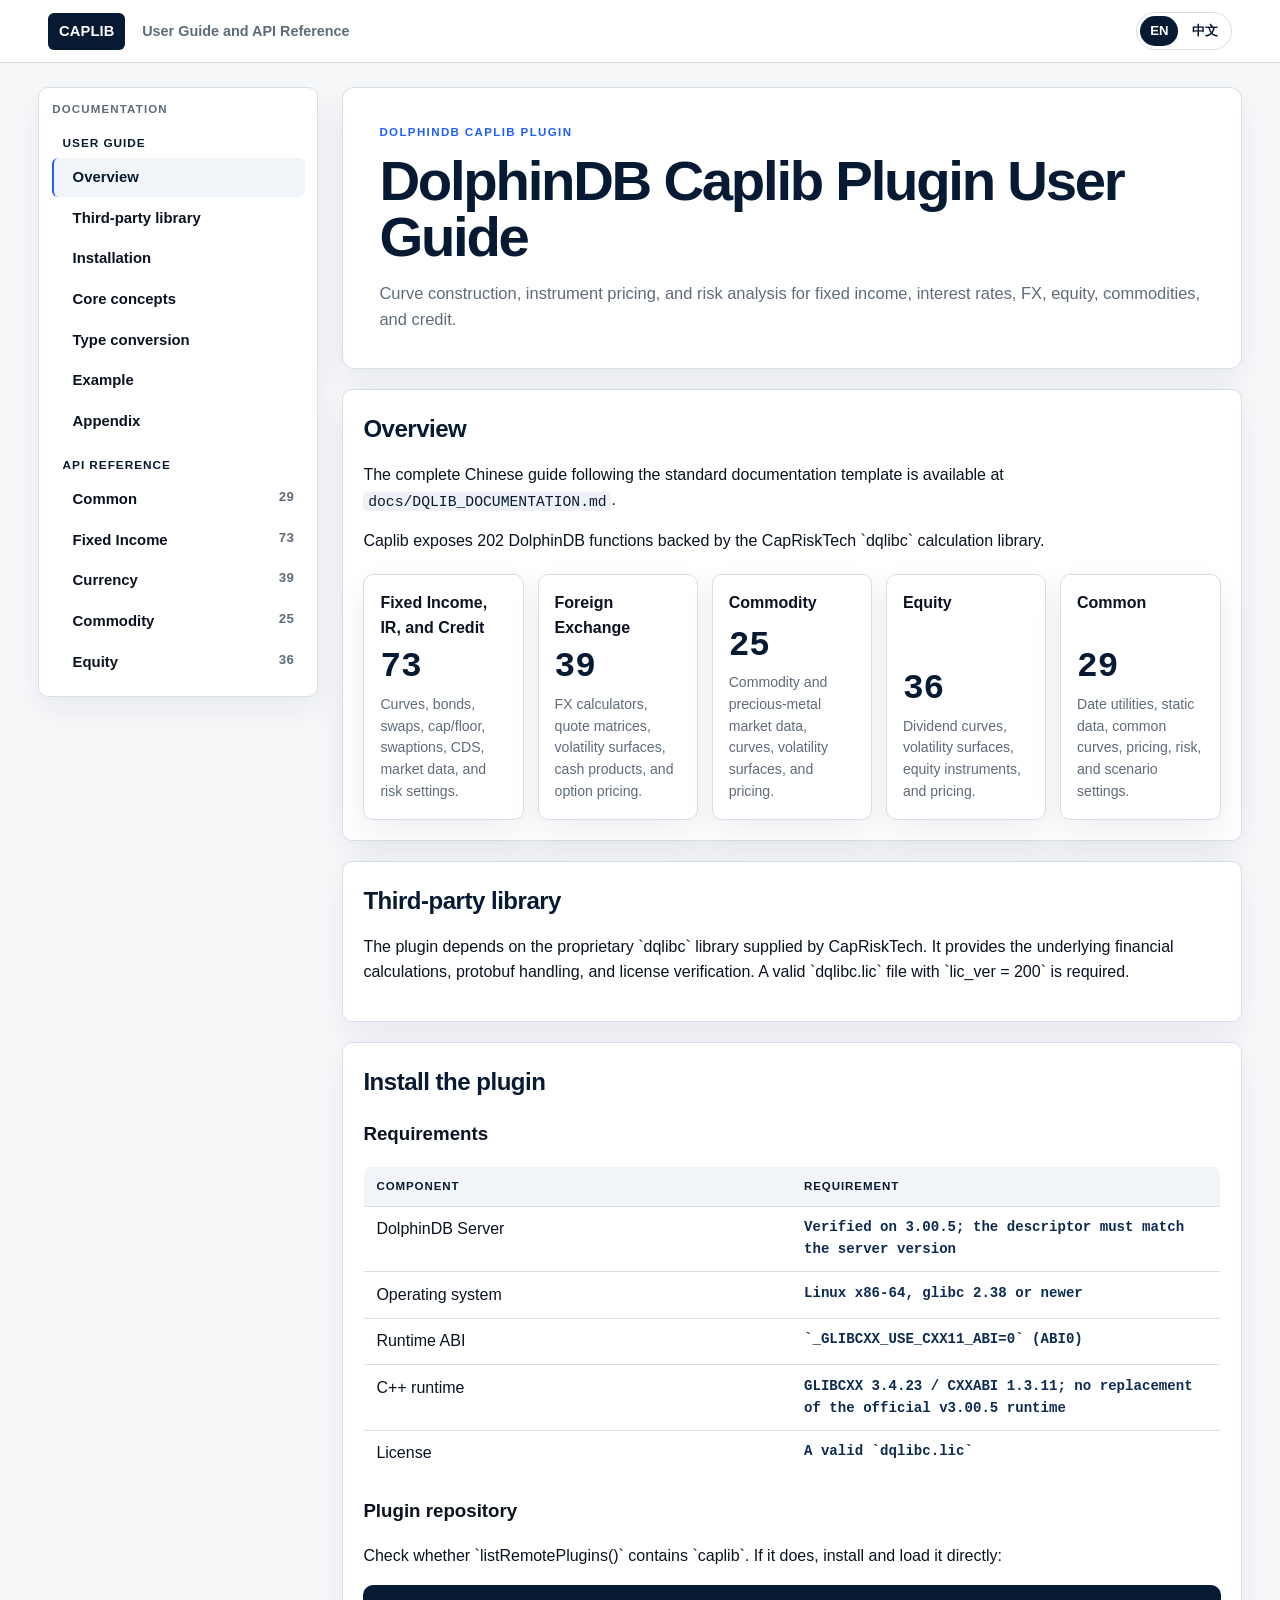
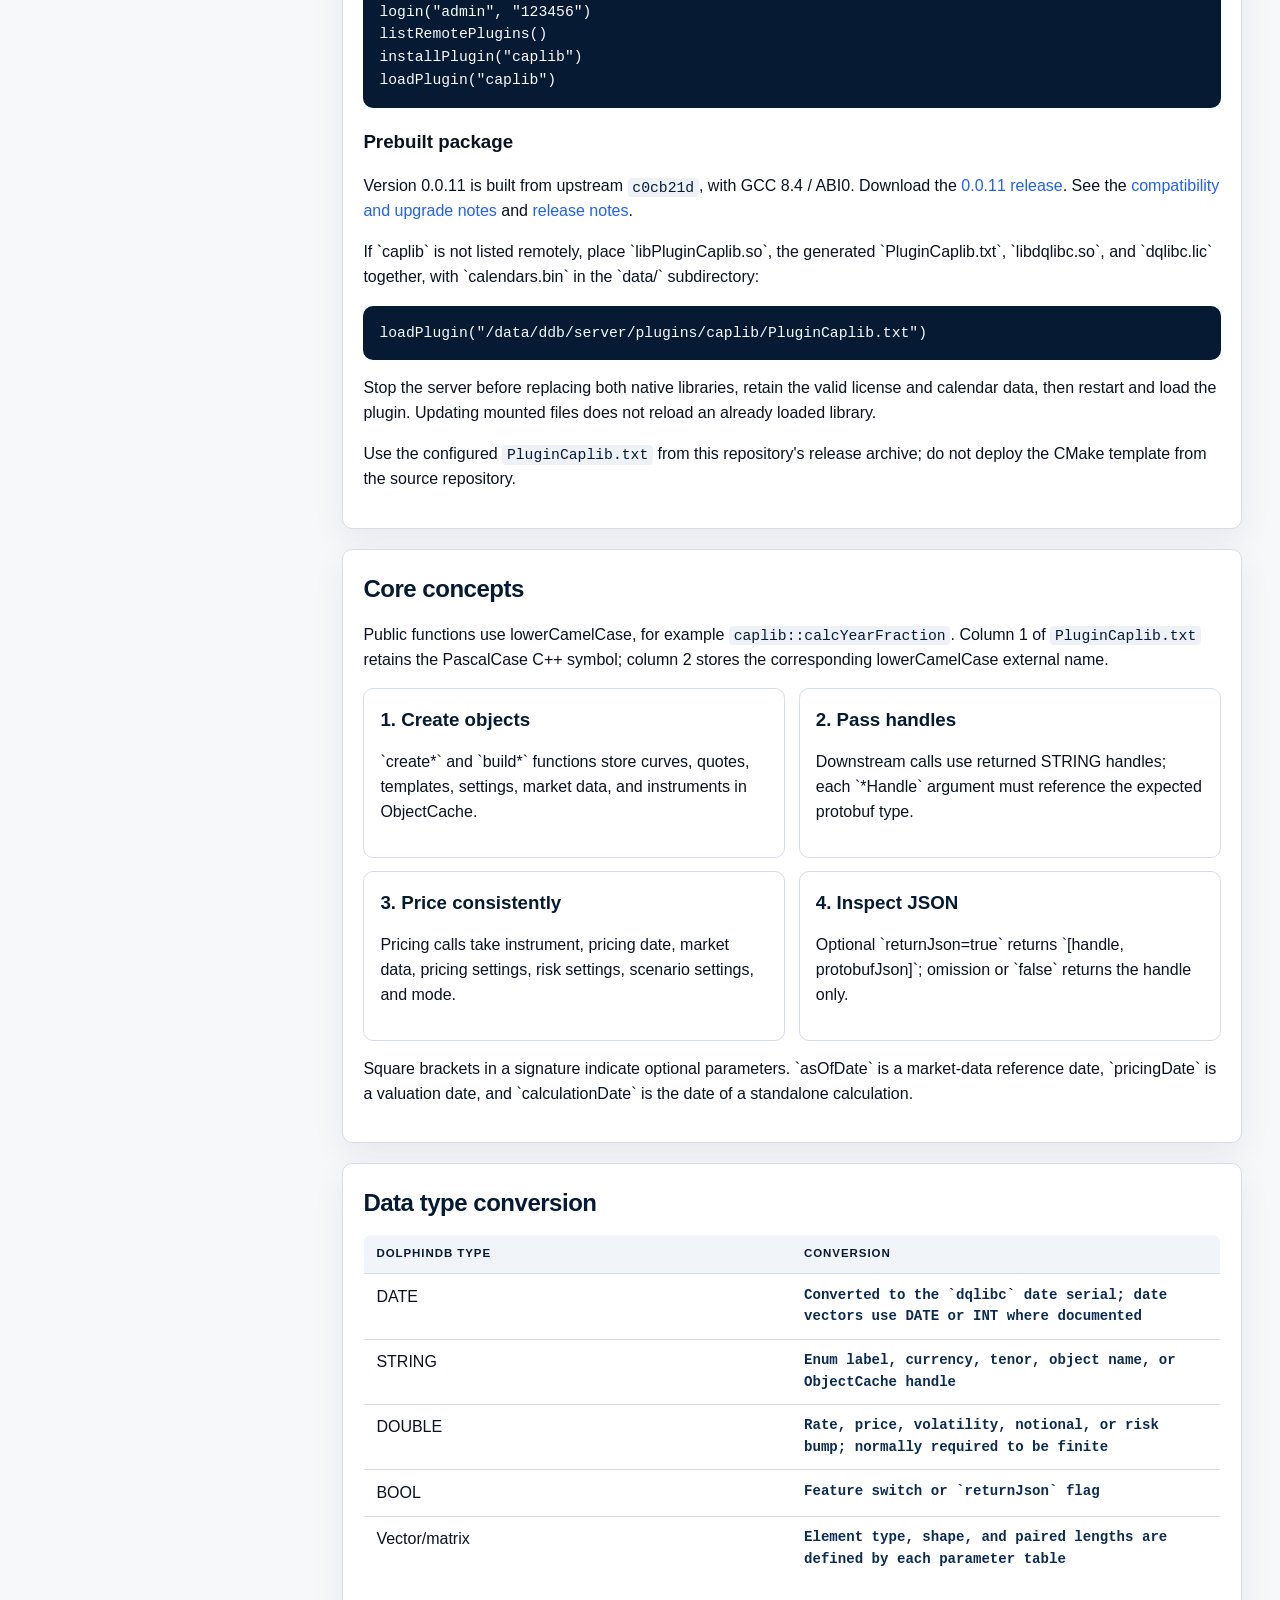
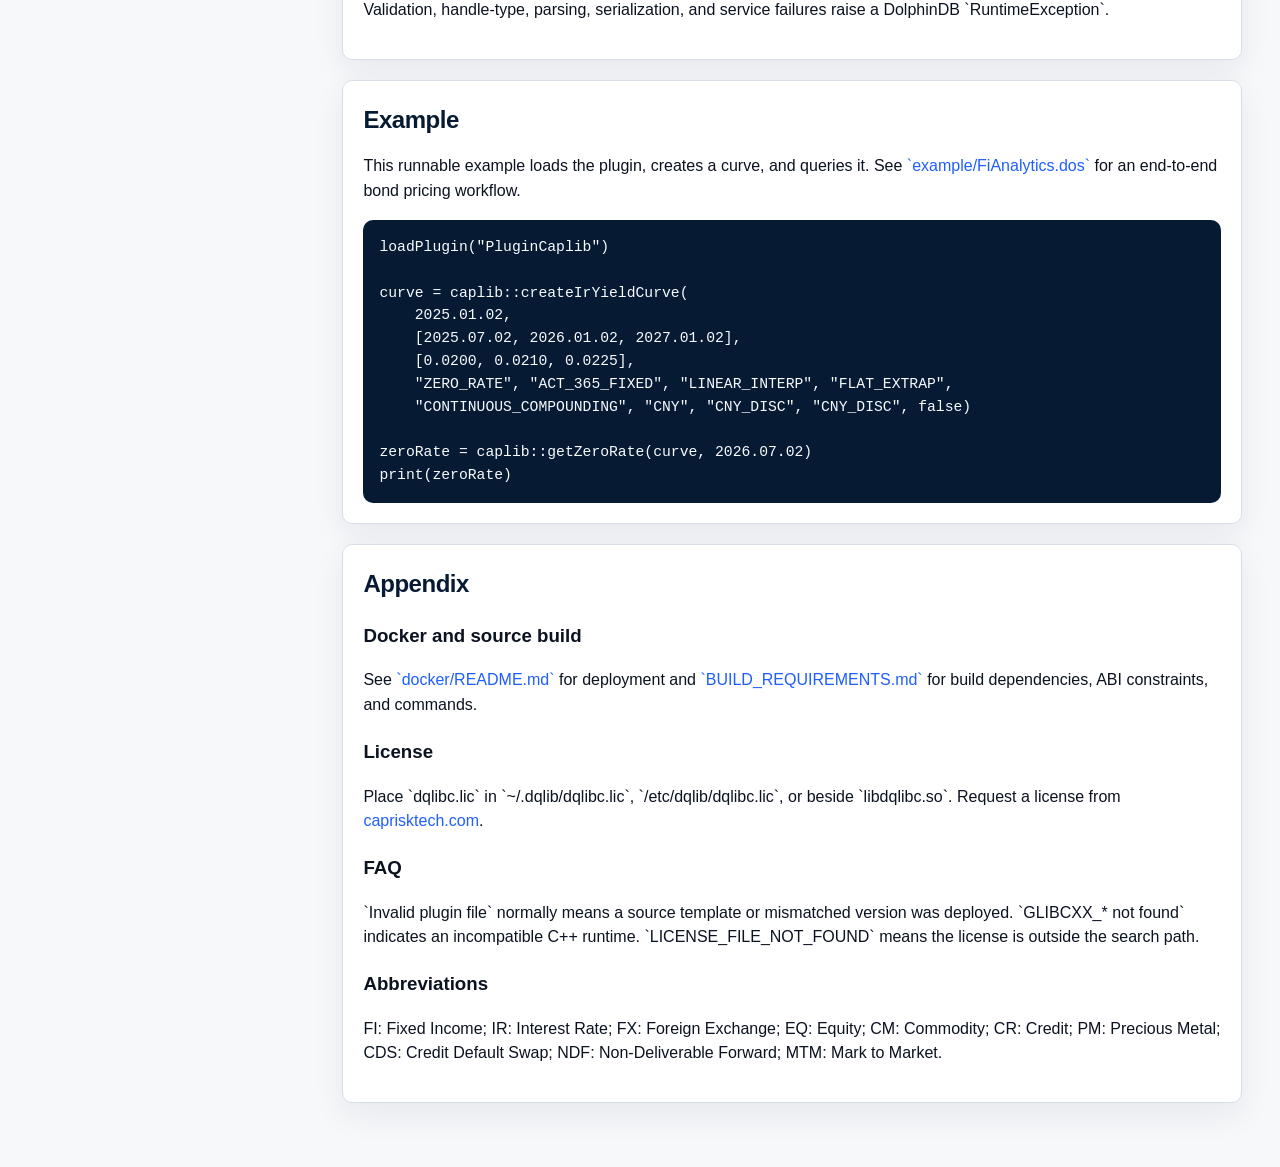
==== docs/html/index.html @ d6abfce9 "release: publish Caplib DolphinDB 0.0.11" ====
<!doctype html>
<html lang="en">
<head>
  <meta charset="utf-8">
  <meta name="viewport" content="width=device-width, initial-scale=1">
  <title>DolphinDB Caplib Plugin User Guide</title>
  <link rel="stylesheet" href="styles.css">
  <link rel="alternate" hreflang="zh-CN" href="zh/index.html">
</head>
<body>
  <nav class="top-nav"><a class="brand" href="index.html">CAPLIB</a><span class="top-label">User Guide and API Reference</span><span class="lang-switch"><span class="lang-active">EN</span><a href="zh/index.html">中文</a></span></nav>
  <div class="shell">
    <aside class="side-nav">
      <div class="side-title">Documentation</div>
      <div class="nav-group"><div class="nav-heading">User Guide</div>
        <a class="nav-child active" href="#overview">Overview</a>
        <a class="nav-child" href="#third-party">Third-party library</a>
        <a class="nav-child" href="#install">Installation</a>
        <a class="nav-child" href="#concepts">Core concepts</a>
        <a class="nav-child" href="#data-conversion">Type conversion</a>
        <a class="nav-child" href="#example">Example</a>
        <a class="nav-child" href="#appendix">Appendix</a>
      </div>
      <div class="nav-group"><div class="nav-heading">API Reference</div>
        <a class="nav-child" href="shared.html#api-reference">Common <span>29</span></a>
        <a class="nav-child" href="fixed-income.html#api-reference">Fixed Income <span>73</span></a>
        <a class="nav-child" href="currency.html#api-reference">Currency <span>39</span></a>
        <a class="nav-child" href="commodity.html#api-reference">Commodity <span>25</span></a>
        <a class="nav-child" href="equity.html#api-reference">Equity <span>36</span></a>
      </div>
    </aside>
    <main class="content">
      <a id="user-guide"></a>
      <header id="overview" class="page-header">
        <p class="kicker">DolphinDB Caplib plugin</p>
        <h1>DolphinDB Caplib Plugin User Guide</h1>
        <p class="lede">Curve construction, instrument pricing, and risk analysis for fixed income, interest rates, FX, equity, commodities, and credit.</p>
      </header>

      <section class="panel">
        <h2>Overview</h2>
        <p>The complete Chinese guide following the standard documentation template is available at <a href="../DQLIB_DOCUMENTATION.md"><code>docs/DQLIB_DOCUMENTATION.md</code></a>.</p>
        <p>Caplib exposes 202 DolphinDB functions backed by the CapRiskTech `dqlibc` calculation library.</p>
        <div class="domain-grid">
          <a class="domain-tile" href="fixed-income.html"><span>Fixed Income, IR, and Credit</span><strong>73</strong><em>Curves, bonds, swaps, cap/floor, swaptions, CDS, market data, and risk settings.</em></a>
          <a class="domain-tile" href="currency.html"><span>Foreign Exchange</span><strong>39</strong><em>FX calculators, quote matrices, volatility surfaces, cash products, and option pricing.</em></a>
          <a class="domain-tile" href="commodity.html"><span>Commodity</span><strong>25</strong><em>Commodity and precious-metal market data, curves, volatility surfaces, and pricing.</em></a>
          <a class="domain-tile" href="equity.html"><span>Equity</span><strong>36</strong><em>Dividend curves, volatility surfaces, equity instruments, and pricing.</em></a>
          <a class="domain-tile" href="shared.html"><span>Common</span><strong>29</strong><em>Date utilities, static data, common curves, pricing, risk, and scenario settings.</em></a>
        </div>
      </section>

      <section id="third-party" class="panel">
        <h2>Third-party library</h2>
        <p>The plugin depends on the proprietary `dqlibc` library supplied by CapRiskTech. It provides the underlying financial calculations, protobuf handling, and license verification. A valid `dqlibc.lic` file with `lic_ver = 200` is required.</p>
      </section>

      <section id="install" class="panel">
        <h2>Install the plugin</h2>
        <h3>Requirements</h3>
        <table class="param-table"><thead><tr><th>Component</th><th>Requirement</th></tr></thead><tbody>
          <tr><td>DolphinDB Server</td><td>Verified on 3.00.5; the descriptor must match the server version</td></tr>
          <tr><td>Operating system</td><td>Linux x86-64, glibc 2.38 or newer</td></tr>
          <tr><td>Runtime ABI</td><td>`_GLIBCXX_USE_CXX11_ABI=0` (ABI0)</td></tr>
          <tr><td>C++ runtime</td><td>GLIBCXX 3.4.23 / CXXABI 1.3.11; no replacement of the official v3.00.5 runtime</td></tr>
          <tr><td>License</td><td>A valid `dqlibc.lic`</td></tr>
        </tbody></table>
        <h3>Plugin repository</h3>
        <p>Check whether `listRemotePlugins()` contains `caplib`. If it does, install and load it directly:</p>
        <pre><code>login("admin", "123456")
listRemotePlugins()
installPlugin("caplib")
loadPlugin("caplib")</code></pre>
        <h3>Prebuilt package</h3>
        <p>Version 0.0.11 is built from upstream <code>c0cb21d</code>, with GCC 8.4 / ABI0. Download the <a href="https://github.com/CapRiskTech/caplib-plugin-dolphindb/releases/tag/0.0.11">0.0.11 release</a>. See the <a href="../GCC8_OFFICIAL_IMAGE.md">compatibility and upgrade notes</a> and <a href="../../releases/0.0.11.md">release notes</a>.</p>
        <p>If `caplib` is not listed remotely, place `libPluginCaplib.so`, the generated `PluginCaplib.txt`, `libdqlibc.so`, and `dqlibc.lic` together, with `calendars.bin` in the `data/` subdirectory:</p>
        <pre><code>loadPlugin("/data/ddb/server/plugins/caplib/PluginCaplib.txt")</code></pre>
        <p>Stop the server before replacing both native libraries, retain the valid license and calendar data, then restart and load the plugin. Updating mounted files does not reload an already loaded library.</p>
        <p>Use the configured <code>PluginCaplib.txt</code> from this repository's release archive; do not deploy the CMake template from the source repository.</p>
      </section>

      <section id="concepts" class="panel">
        <h2>Core concepts</h2>
        <p>Public functions use lowerCamelCase, for example <code>caplib::calcYearFraction</code>. Column 1 of <code>PluginCaplib.txt</code> retains the PascalCase C++ symbol; column 2 stores the corresponding lowerCamelCase external name.</p>
        <div class="workflow-grid">
          <article class="workflow-card"><h3>1. Create objects</h3><p>`create*` and `build*` functions store curves, quotes, templates, settings, market data, and instruments in ObjectCache.</p></article>
          <article class="workflow-card"><h3>2. Pass handles</h3><p>Downstream calls use returned STRING handles; each `*Handle` argument must reference the expected protobuf type.</p></article>
          <article class="workflow-card"><h3>3. Price consistently</h3><p>Pricing calls take instrument, pricing date, market data, pricing settings, risk settings, scenario settings, and mode.</p></article>
          <article class="workflow-card"><h3>4. Inspect JSON</h3><p>Optional `returnJson=true` returns `[handle, protobufJson]`; omission or `false` returns the handle only.</p></article>
        </div>
        <p>Square brackets in a signature indicate optional parameters. `asOfDate` is a market-data reference date, `pricingDate` is a valuation date, and `calculationDate` is the date of a standalone calculation.</p>
      </section>

      <section id="data-conversion" class="panel">
        <h2>Data type conversion</h2>
        <table class="param-table"><thead><tr><th>DolphinDB type</th><th>Conversion</th></tr></thead><tbody>
          <tr><td>DATE</td><td>Converted to the `dqlibc` date serial; date vectors use DATE or INT where documented</td></tr>
          <tr><td>STRING</td><td>Enum label, currency, tenor, object name, or ObjectCache handle</td></tr>
          <tr><td>DOUBLE</td><td>Rate, price, volatility, notional, or risk bump; normally required to be finite</td></tr>
          <tr><td>BOOL</td><td>Feature switch or `returnJson` flag</td></tr>
          <tr><td>Vector/matrix</td><td>Element type, shape, and paired lengths are defined by each parameter table</td></tr>
        </tbody></table>
        <p>Validation, handle-type, parsing, serialization, and service failures raise a DolphinDB `RuntimeException`.</p>
      </section>

      <section id="example" class="panel example">
        <h2>Example</h2>
        <p>This runnable example loads the plugin, creates a curve, and queries it. See <a href="../../example/FiAnalytics.dos">`example/FiAnalytics.dos`</a> for an end-to-end bond pricing workflow.</p>
        <pre><code>loadPlugin("PluginCaplib")

curve = caplib::createIrYieldCurve(
    2025.01.02,
    [2025.07.02, 2026.01.02, 2027.01.02],
    [0.0200, 0.0210, 0.0225],
    "ZERO_RATE", "ACT_365_FIXED", "LINEAR_INTERP", "FLAT_EXTRAP",
    "CONTINUOUS_COMPOUNDING", "CNY", "CNY_DISC", "CNY_DISC", false)

zeroRate = caplib::getZeroRate(curve, 2026.07.02)
print(zeroRate)</code></pre>
      </section>

      <section id="appendix" class="panel">
        <h2>Appendix</h2>
        <h3>Docker and source build</h3>
        <p>See <a href="../../docker/README.md">`docker/README.md`</a> for deployment and <a href="../../BUILD_REQUIREMENTS.md">`BUILD_REQUIREMENTS.md`</a> for build dependencies, ABI constraints, and commands.</p>
        <h3>License</h3>
        <p>Place `dqlibc.lic` in `~/.dqlib/dqlibc.lic`, `/etc/dqlib/dqlibc.lic`, or beside `libdqlibc.so`. Request a license from <a href="https://caprisktech.com">caprisktech.com</a>.</p>
        <h3>FAQ</h3>
        <p>`Invalid plugin file` normally means a source template or mismatched version was deployed. `GLIBCXX_* not found` indicates an incompatible C++ runtime. `LICENSE_FILE_NOT_FOUND` means the license is outside the search path.</p>
        <h3>Abbreviations</h3>
        <p>FI: Fixed Income; IR: Interest Rate; FX: Foreign Exchange; EQ: Equity; CM: Commodity; CR: Credit; PM: Precious Metal; CDS: Credit Default Swap; NDF: Non-Deliverable Forward; MTM: Mark to Market.</p>
      </section>
    </main>
  </div>
</body>
</html>
---- docs/html/styles.css ----
:root {
  --bg: #f7f8fa;
  --surface: #ffffff;
  --surface-soft: #f1f4f8;
  --ink: #0b1220;
  --muted: #5f6b7a;
  --line: #d8dee8;
  --navy: #071a33;
  --navy-2: #0d2b52;
  --blue: #1f5eff;
  --code-bg: #eef2f7;
  --shadow: 0 12px 32px rgba(7, 26, 51, 0.07);
}

* { box-sizing: border-box; }

html { scroll-behavior: smooth; }

body {
  margin: 0;
  color: var(--ink);
  background: var(--bg);
  font-family: "Aptos", "Segoe UI", "Helvetica Neue", sans-serif;
  line-height: 1.55;
}

a { color: var(--blue); text-decoration: none; }
a:hover { text-decoration: underline; }

code {
  padding: 0.1rem 0.3rem;
  border-radius: 0.25rem;
  background: var(--code-bg);
  color: var(--navy);
  font-family: "Cascadia Mono", "SFMono-Regular", Consolas, "Liberation Mono", monospace;
  font-size: 0.92em;
}

pre { margin: 0; overflow-x: auto; }

pre code {
  display: block;
  padding: 1rem;
  border-radius: 10px;
  background: var(--navy);
  color: #f8fbff;
}

.top-nav {
  position: sticky;
  top: 0;
  z-index: 20;
  display: flex;
  align-items: center;
  gap: 0.25rem;
  flex-wrap: wrap;
  padding: 0.75rem clamp(1rem, 4vw, 3rem);
  border-bottom: 1px solid var(--line);
  background: rgba(255, 255, 255, 0.96);
  backdrop-filter: blur(12px);
}

.top-label {
  color: var(--muted);
  font-size: 0.9rem;
  font-weight: 700;
}

.lang-switch {
  display: inline-flex;
  gap: 0.25rem;
  align-items: center;
  margin-left: auto;
  padding: 0.18rem;
  border: 1px solid var(--line);
  border-radius: 999px;
  background: var(--surface);
}

.top-nav .lang-switch a,
.top-nav .lang-switch .lang-active {
  padding: 0.32rem 0.62rem;
  border-radius: 999px;
  font-size: 0.82rem;
  font-weight: 800;
}

.top-nav .lang-switch .lang-active {
  background: var(--navy);
  color: #fff;
}

.top-nav a {
  padding: 0.45rem 0.68rem;
  border-radius: 6px;
  color: var(--navy);
  font-size: 0.92rem;
  font-weight: 700;
}

.top-nav a.active,
.top-nav a:hover {
  background: var(--surface-soft);
  color: var(--navy);
  text-decoration: none;
}

.top-nav .brand {
  margin-right: 0.8rem;
  background: var(--navy);
  color: #fff;
  letter-spacing: 0.01em;
}

.shell {
  display: grid;
  grid-template-columns: 280px minmax(0, 1fr);
  gap: 1.5rem;
  max-width: 1480px;
  margin: 0 auto;
  padding: 1.5rem clamp(1rem, 3vw, 2.5rem) 4rem;
}

.side-nav {
  position: sticky;
  top: 5rem;
  align-self: start;
  padding: 0.8rem;
  border: 1px solid var(--line);
  border-radius: 10px;
  background: var(--surface);
  box-shadow: var(--shadow);
}

.side-title {
  margin: 0 0 0.7rem;
  color: var(--muted);
  font-size: 0.72rem;
  font-weight: 800;
  letter-spacing: 0.1em;
  text-transform: uppercase;
}

.nav-group {
  margin-top: 0.95rem;
}

.nav-group:first-of-type {
  margin-top: 0;
}

.nav-heading {
  margin: 0.3rem 0 0.35rem;
  padding: 0 0.65rem;
  color: var(--navy);
  font-size: 0.74rem;
  font-weight: 850;
  letter-spacing: 0.08em;
  text-transform: uppercase;
}

.side-nav a {
  display: flex;
  justify-content: space-between;
  gap: 0.8rem;
  margin: 0.1rem 0;
  padding: 0.5rem 0.65rem 0.5rem 1.15rem;
  border-radius: 6px;
  color: var(--ink);
  font-size: 0.93rem;
  font-weight: 650;
}

.side-nav a.nav-child {
  border-left: 2px solid transparent;
}

.side-nav a span {
  color: var(--muted);
  font-family: "Cascadia Mono", "SFMono-Regular", Consolas, monospace;
  font-size: 0.82rem;
}

.side-nav a.active,
.side-nav a:hover {
  background: var(--surface-soft);
  border-left-color: var(--blue);
  color: var(--navy);
  text-decoration: none;
}

.content { min-width: 0; }

.page-header {
  padding: 2.25rem;
  border: 1px solid var(--line);
  border-radius: 12px;
  background: var(--surface);
  box-shadow: var(--shadow);
}

.kicker {
  margin: 0 0 0.65rem;
  color: var(--blue);
  font-size: 0.72rem;
  font-weight: 850;
  letter-spacing: 0.12em;
  text-transform: uppercase;
}

h1 {
  margin: 0;
  max-width: 920px;
  color: var(--navy);
  font-size: clamp(2rem, 4.4vw, 4rem);
  line-height: 1;
  letter-spacing: -0.04em;
}

.lede {
  max-width: 880px;
  margin: 1rem 0 0;
  color: var(--muted);
  font-size: 1.03rem;
}

.panel,
.api-card,
.workflow-card,
.domain-tile {
  border: 1px solid var(--line);
  border-radius: 10px;
  background: var(--surface);
  box-shadow: var(--shadow);
}

.panel {
  margin-top: 1.25rem;
  padding: 1.25rem;
}

.panel h2,
.api-group h2 {
  margin: 0 0 0.75rem;
  color: var(--navy);
  letter-spacing: -0.02em;
}

.domain-grid {
  display: grid;
  grid-template-columns: repeat(5, minmax(0, 1fr));
  gap: 0.85rem;
  margin-top: 1.25rem;
}

.domain-tile {
  display: flex;
  flex-direction: column;
  min-height: 160px;
  padding: 1rem;
  color: var(--ink);
}

.domain-tile strong {
  margin-top: auto;
  color: var(--navy);
  font-family: "Cascadia Mono", "SFMono-Regular", Consolas, monospace;
  font-size: 2.15rem;
}

.domain-tile span { font-weight: 850; }

.domain-tile em {
  color: var(--muted);
  font-style: normal;
  font-size: 0.88rem;
}

.workflow-grid {
  display: grid;
  grid-template-columns: repeat(2, minmax(0, 1fr));
  gap: 0.85rem;
}

.workflow-card {
  padding: 1rem;
  box-shadow: none;
}

.workflow-card h3 {
  margin: 0 0 0.35rem;
  color: var(--navy);
}

.example { margin-top: 1.25rem; }

.filter-box {
  position: sticky;
  top: 4.2rem;
  z-index: 10;
  display: grid;
  grid-template-columns: 1fr auto;
  align-items: center;
  gap: 0.85rem;
  margin: 1.25rem 0;
  padding: 0.75rem;
  border: 1px solid var(--line);
  border-radius: 10px;
  background: rgba(255, 255, 255, 0.97);
  box-shadow: var(--shadow);
}

.filter-box input {
  width: 100%;
  padding: 0.78rem 0.9rem;
  border: 1px solid var(--line);
  border-radius: 7px;
  background: #fff;
  color: var(--ink);
  font: inherit;
}

.filter-box input:focus {
  outline: 2px solid rgba(31, 94, 255, 0.18);
  border-color: var(--blue);
}

.filter-box span {
  color: var(--muted);
  white-space: nowrap;
  font-family: "Cascadia Mono", "SFMono-Regular", Consolas, monospace;
  font-size: 0.86rem;
}

.api-group { margin-top: 2rem; }

.api-card {
  margin: 0.9rem 0;
  padding: 1rem;
  box-shadow: none;
  scroll-margin-top: 8rem;
}

.api-card-head {
  display: grid;
  grid-template-columns: minmax(0, 1fr) auto;
  gap: 1rem;
  align-items: start;
}

.api-card h3 {
  margin: 0 0 0.35rem;
  color: var(--navy);
  font-size: 1.02rem;
}

.api-card p {
  margin: 0;
  color: var(--muted);
}

.api-description { max-width: 860px; }

.full-signature {
  margin-top: 0.65rem !important;
}

.full-signature code {
  display: block;
  max-width: 100%;
  padding: 0.72rem 0.85rem;
  overflow-x: auto;
  border: 1px solid #17345c;
  border-radius: 8px;
  background: var(--navy);
  color: #f8fbff;
  white-space: nowrap;
}

.return-description {
  margin-top: 0.85rem !important;
  padding: 0.75rem 0.85rem;
  border-left: 3px solid var(--blue);
  border-radius: 0 7px 7px 0;
  background: #f5f8fd;
  color: var(--navy-2) !important;
  line-height: 1.55;
}
.return-description code { color: var(--navy); }

.return-pill {
  display: inline-flex;
  justify-content: center;
  min-width: 7.2rem;
  padding: 0.26rem 0.55rem;
  border: 1px solid #c6d3e4;
  border-radius: 999px;
  background: #f6f8fb;
  color: var(--navy-2);
  font-family: "Cascadia Mono", "SFMono-Regular", Consolas, monospace;
  font-size: 0.74rem;
  font-weight: 800;
  white-space: nowrap;
}

details { margin-top: 0.85rem; }

summary {
  cursor: pointer;
  color: var(--navy);
  font-weight: 800;
}

.param-table {
  width: 100%;
  margin-top: 0.65rem;
  border: 1px solid var(--line);
  border-collapse: collapse;
  border-radius: 8px;
  background: #fff;
  overflow: hidden;
}

.param-table th,
.param-table td {
  padding: 0.65rem 0.75rem;
  border-bottom: 1px solid var(--line);
  text-align: left;
  vertical-align: top;
}

.param-table th {
  background: var(--surface-soft);
  color: var(--navy);
  font-size: 0.72rem;
  letter-spacing: 0.08em;
  text-transform: uppercase;
}

.param-table tr:last-child td { border-bottom: 0; }
.param-table td:first-child { width: 24%; }

.param-table td:nth-child(2) {
  width: 22%;
  color: var(--navy-2);
  font-family: "Cascadia Mono", "SFMono-Regular", Consolas, monospace;
  font-size: 0.88rem;
  font-weight: 700;
}

.param-table td:nth-child(3) { color: #465260; }

.footer-note {
  margin-top: 2rem;
  color: var(--muted);
}

@media (max-width: 980px) {
  .shell { grid-template-columns: 1fr; }
  .side-nav,
  .filter-box,
  .top-nav { position: static; }
  .domain-grid,
  .workflow-grid { grid-template-columns: 1fr; }
  .api-card-head { grid-template-columns: 1fr; }
}

.api-subheading { margin: 1rem 0 0.35rem; color: var(--ink); font-size: 0.9rem; letter-spacing: 0.02em; }
.api-example { margin-top: 1rem; padding-top: 0.8rem; border-top: 1px solid var(--line); }
.api-example h4 { margin: 0 0 0.35rem; }
.api-example p { margin: 0 0 0.6rem; color: var(--muted); font-size: 0.9rem; }
.api-example pre { margin-bottom: 0; }

.api-card, .api-card-head, .api-card-head > div, .api-card details, .api-card pre { min-width: 0; max-width: 100%; }
.param-table { table-layout: fixed; }
.param-table td { overflow-wrap: anywhere; }
.param-table code { white-space: normal; overflow-wrap: anywhere; word-break: break-word; }
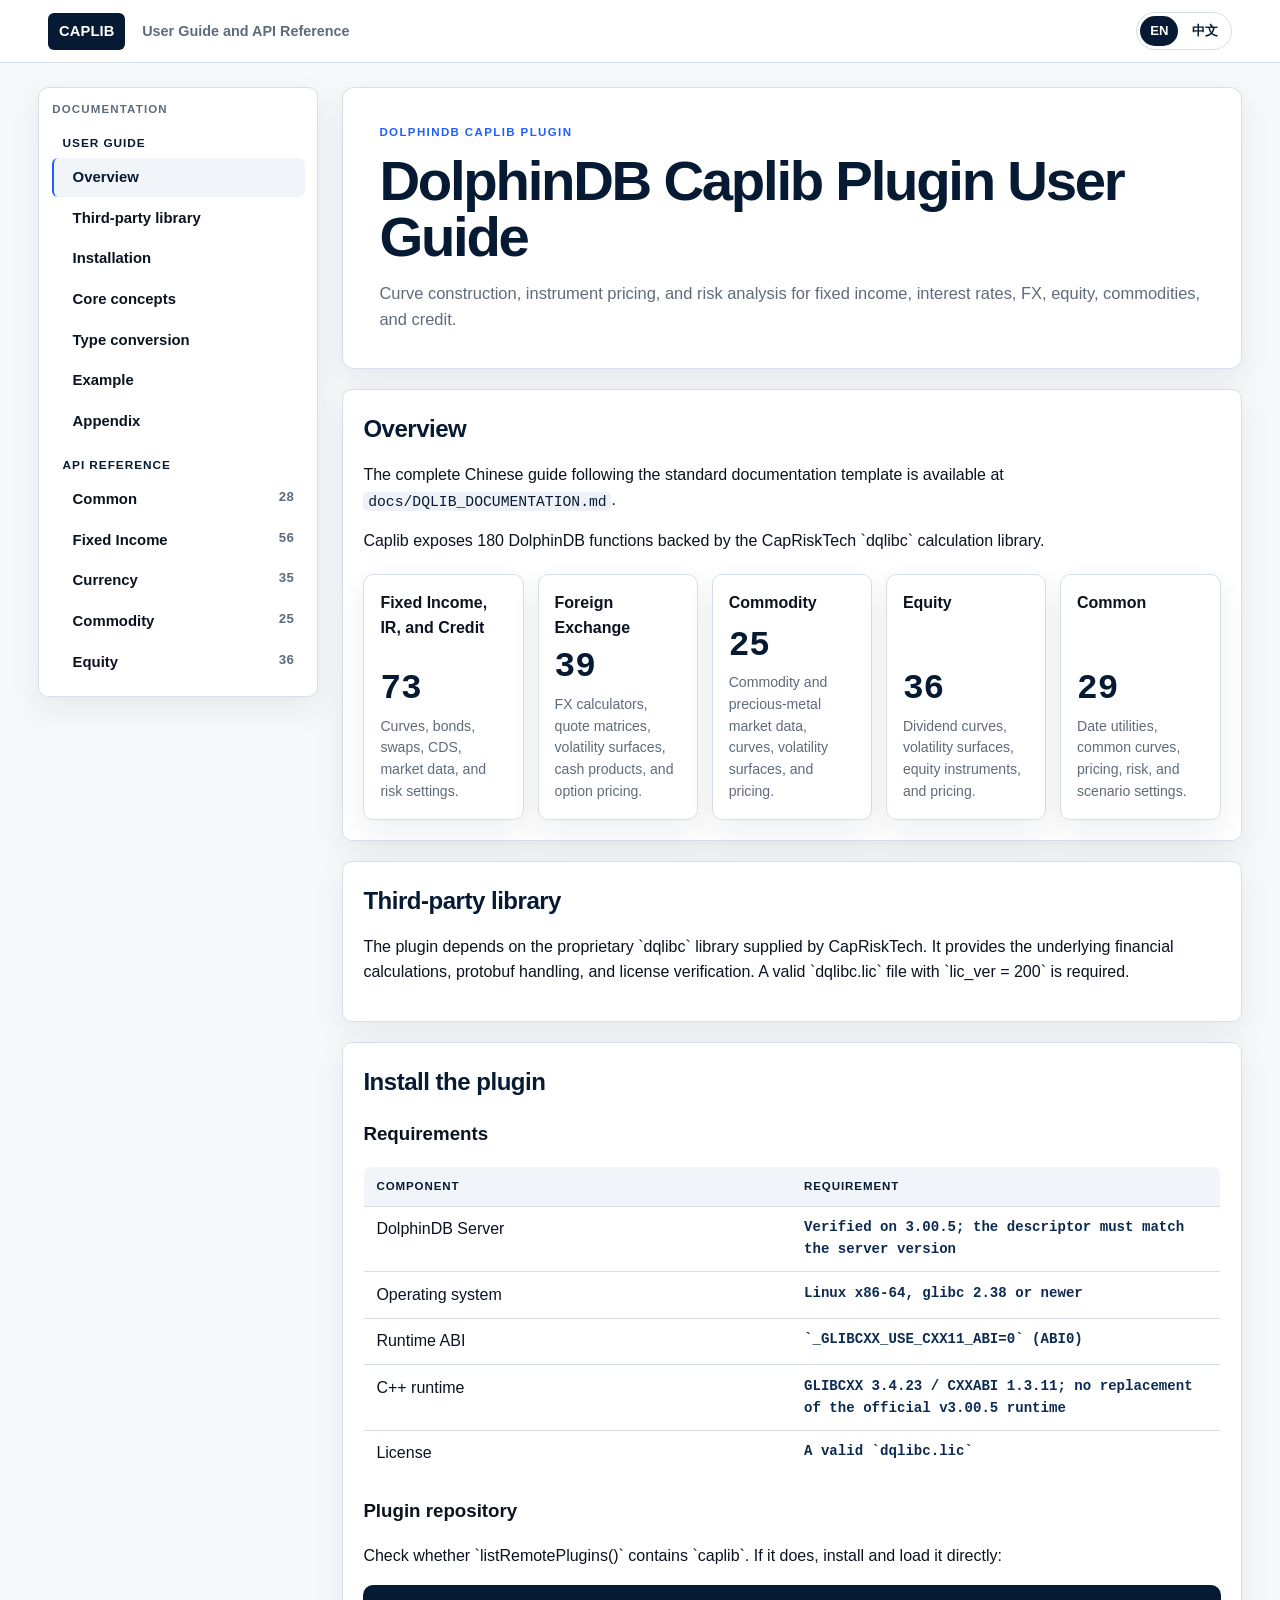
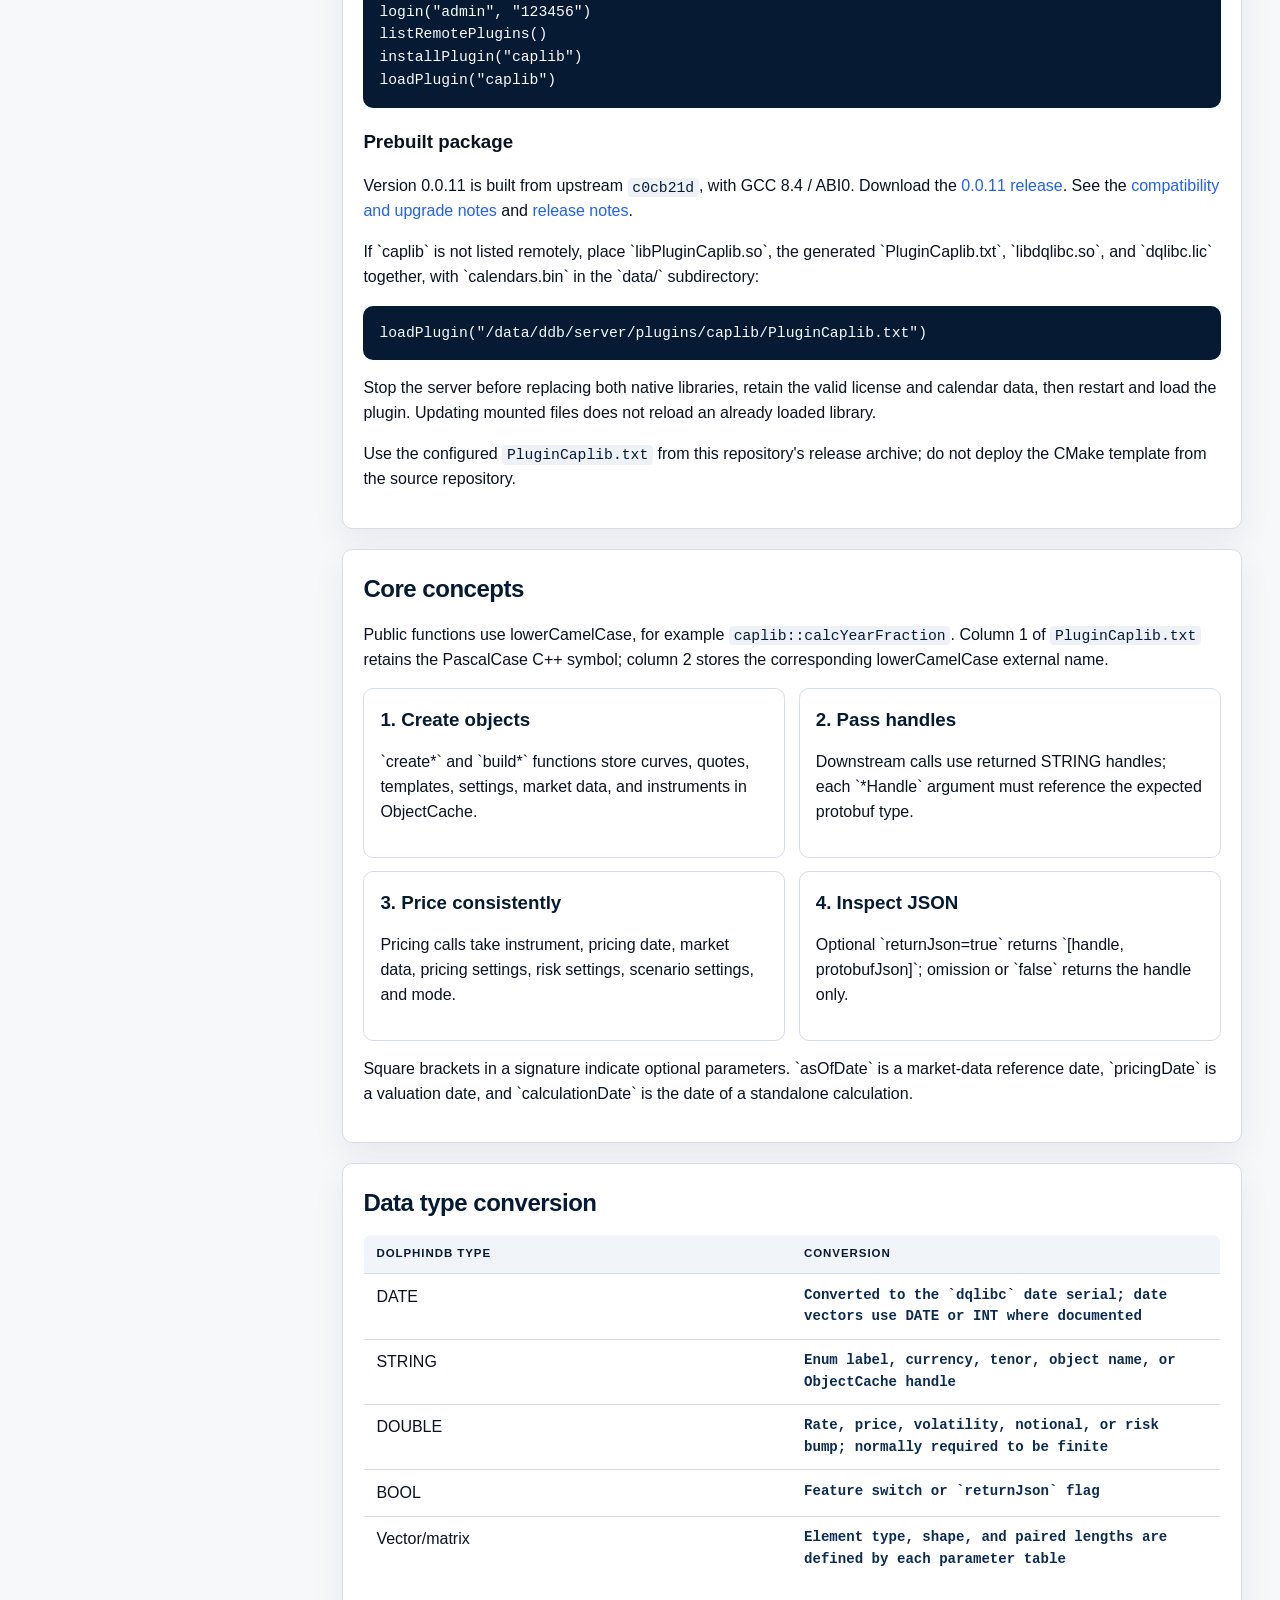
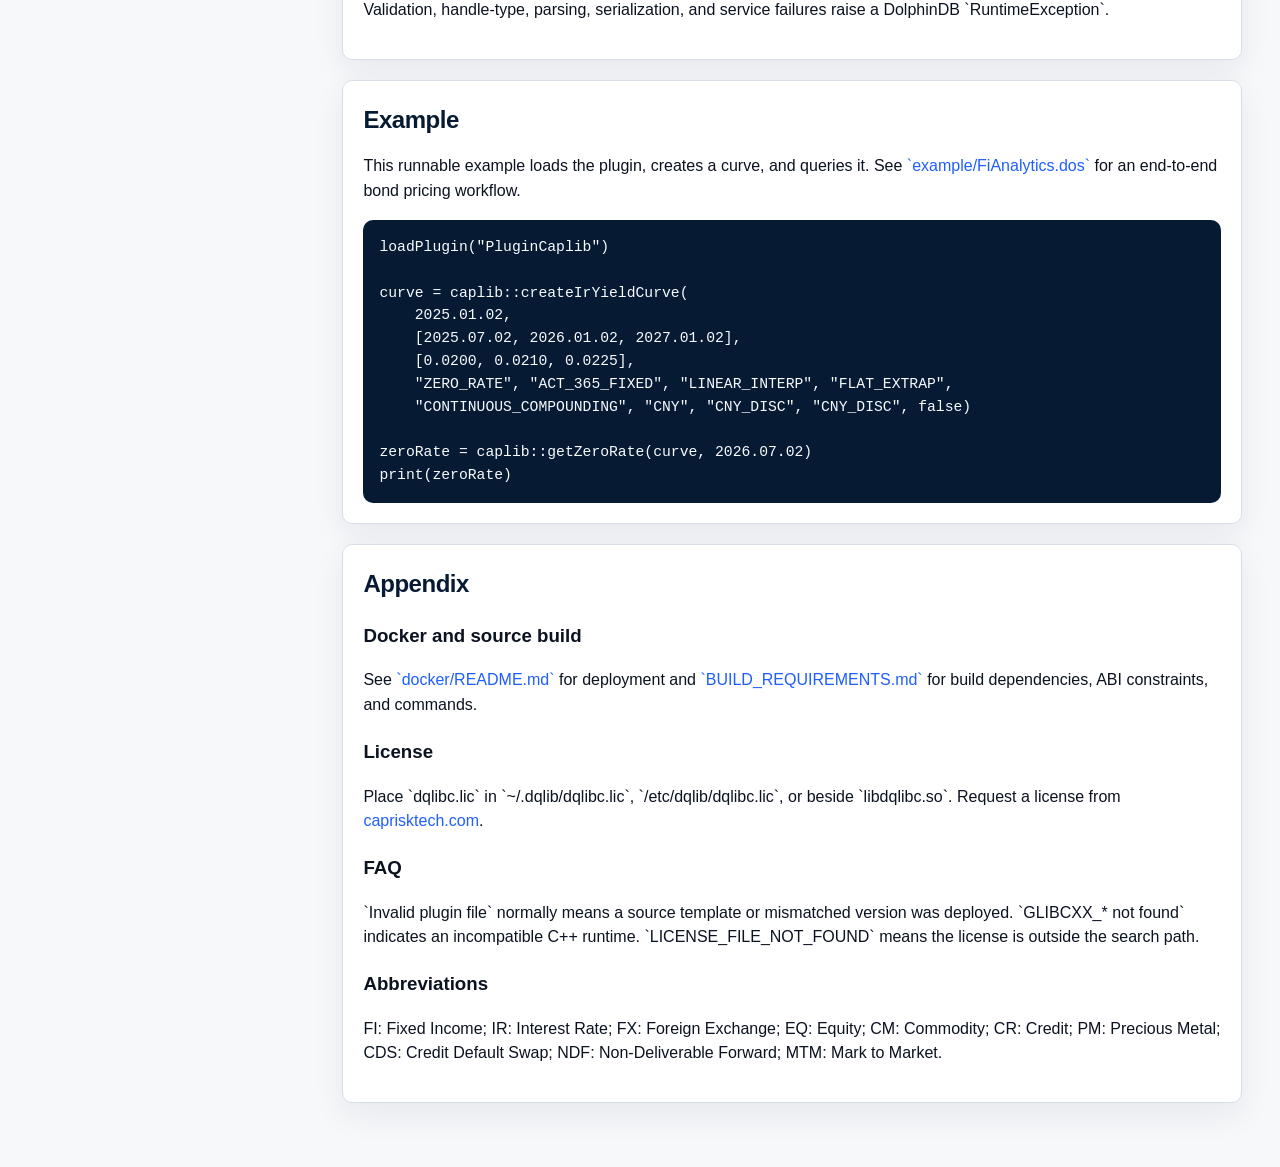
==== commit 68186295: "添加用例" ====
--- a/docs/html/index.html
+++ b/docs/html/index.html
@@ -22,9 +22,9 @@
         <a class="nav-child" href="#appendix">Appendix</a>
       </div>
       <div class="nav-group"><div class="nav-heading">API Reference</div>
-        <a class="nav-child" href="shared.html#api-reference">Common <span>29</span></a>
-        <a class="nav-child" href="fixed-income.html#api-reference">Fixed Income <span>73</span></a>
-        <a class="nav-child" href="currency.html#api-reference">Currency <span>39</span></a>
+        <a class="nav-child" href="shared.html#api-reference">Common <span>28</span></a>
+        <a class="nav-child" href="fixed-income.html#api-reference">Fixed Income <span>56</span></a>
+        <a class="nav-child" href="currency.html#api-reference">Currency <span>35</span></a>
         <a class="nav-child" href="commodity.html#api-reference">Commodity <span>25</span></a>
         <a class="nav-child" href="equity.html#api-reference">Equity <span>36</span></a>
       </div>
@@ -40,13 +40,13 @@
       <section class="panel">
         <h2>Overview</h2>
         <p>The complete Chinese guide following the standard documentation template is available at <a href="../DQLIB_DOCUMENTATION.md"><code>docs/DQLIB_DOCUMENTATION.md</code></a>.</p>
-        <p>Caplib exposes 202 DolphinDB functions backed by the CapRiskTech `dqlibc` calculation library.</p>
+        <p>Caplib exposes 180 DolphinDB functions backed by the CapRiskTech `dqlibc` calculation library.</p>
         <div class="domain-grid">
-          <a class="domain-tile" href="fixed-income.html"><span>Fixed Income, IR, and Credit</span><strong>73</strong><em>Curves, bonds, swaps, cap/floor, swaptions, CDS, market data, and risk settings.</em></a>
+          <a class="domain-tile" href="fixed-income.html"><span>Fixed Income, IR, and Credit</span><strong>73</strong><em>Curves, bonds, swaps, CDS, market data, and risk settings.</em></a>
           <a class="domain-tile" href="currency.html"><span>Foreign Exchange</span><strong>39</strong><em>FX calculators, quote matrices, volatility surfaces, cash products, and option pricing.</em></a>
           <a class="domain-tile" href="commodity.html"><span>Commodity</span><strong>25</strong><em>Commodity and precious-metal market data, curves, volatility surfaces, and pricing.</em></a>
           <a class="domain-tile" href="equity.html"><span>Equity</span><strong>36</strong><em>Dividend curves, volatility surfaces, equity instruments, and pricing.</em></a>
-          <a class="domain-tile" href="shared.html"><span>Common</span><strong>29</strong><em>Date utilities, static data, common curves, pricing, risk, and scenario settings.</em></a>
+          <a class="domain-tile" href="shared.html"><span>Common</span><strong>29</strong><em>Date utilities, common curves, pricing, risk, and scenario settings.</em></a>
         </div>
       </section>
 
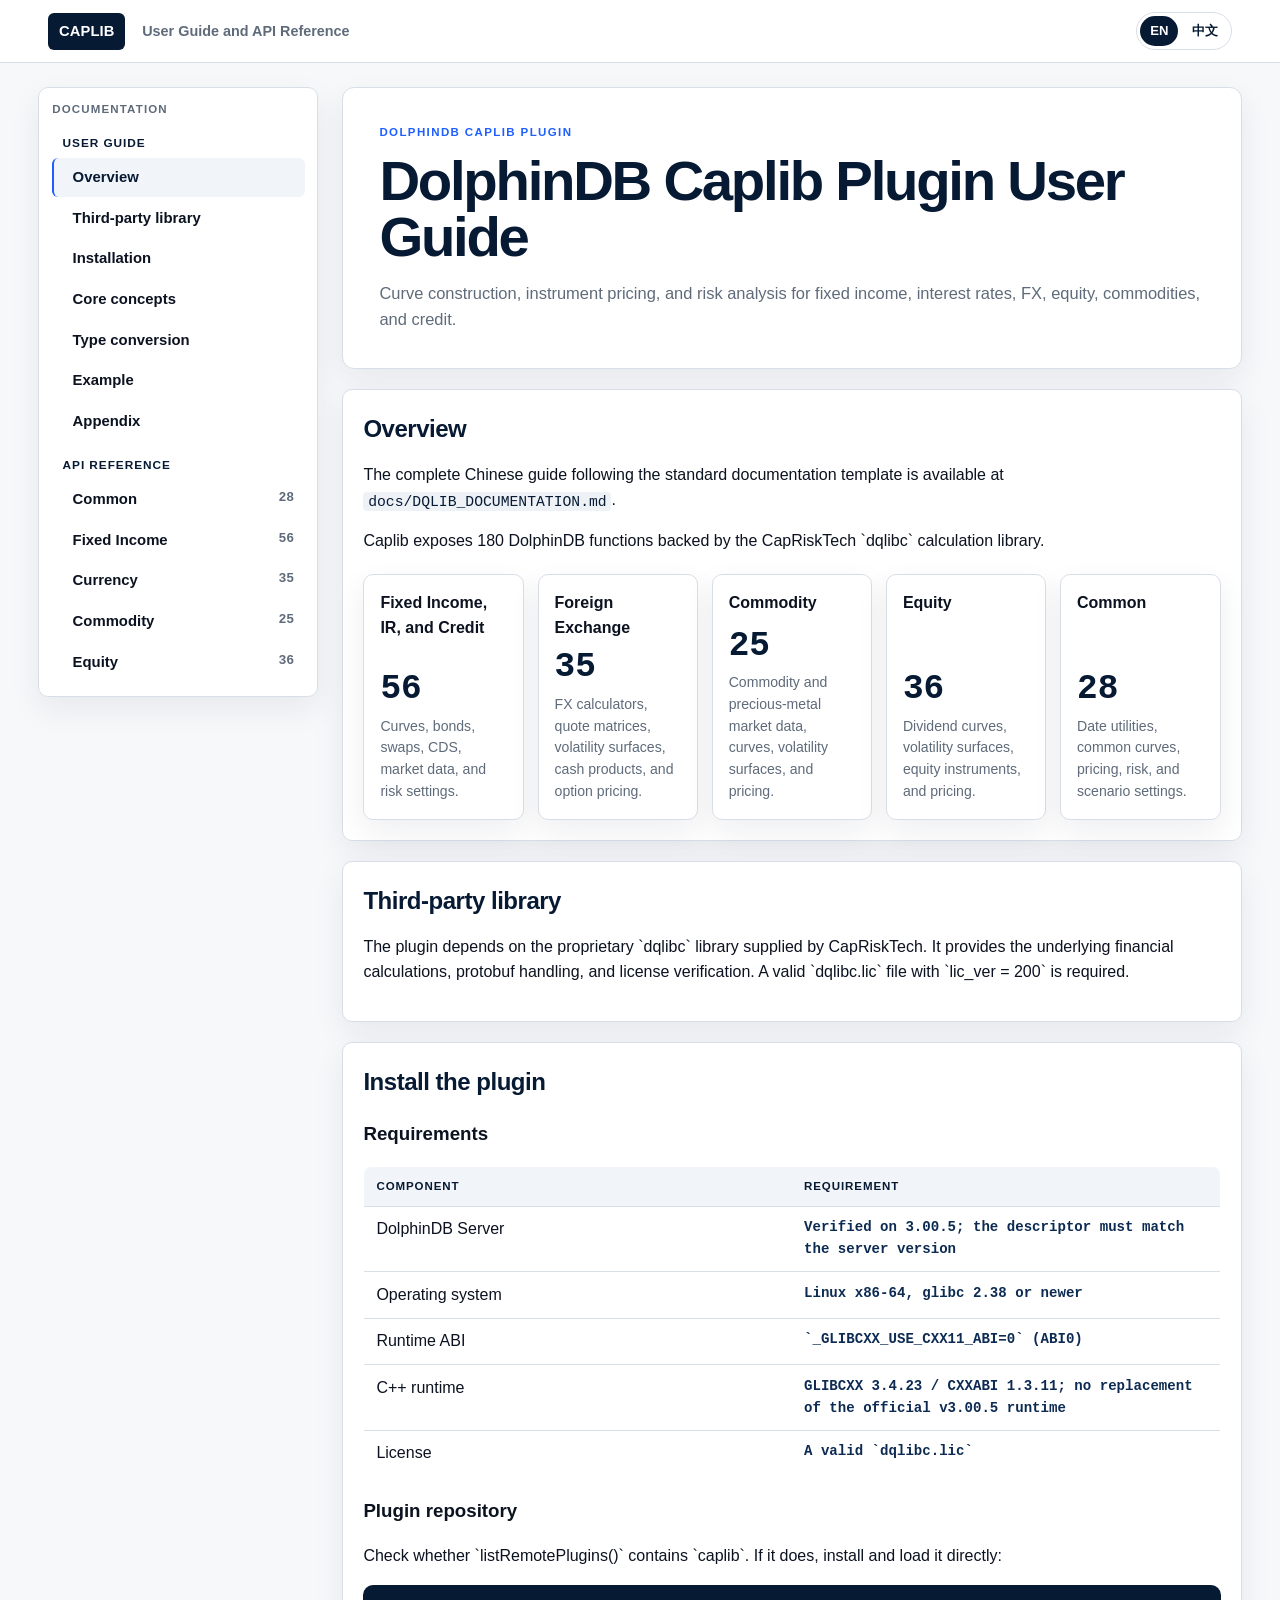
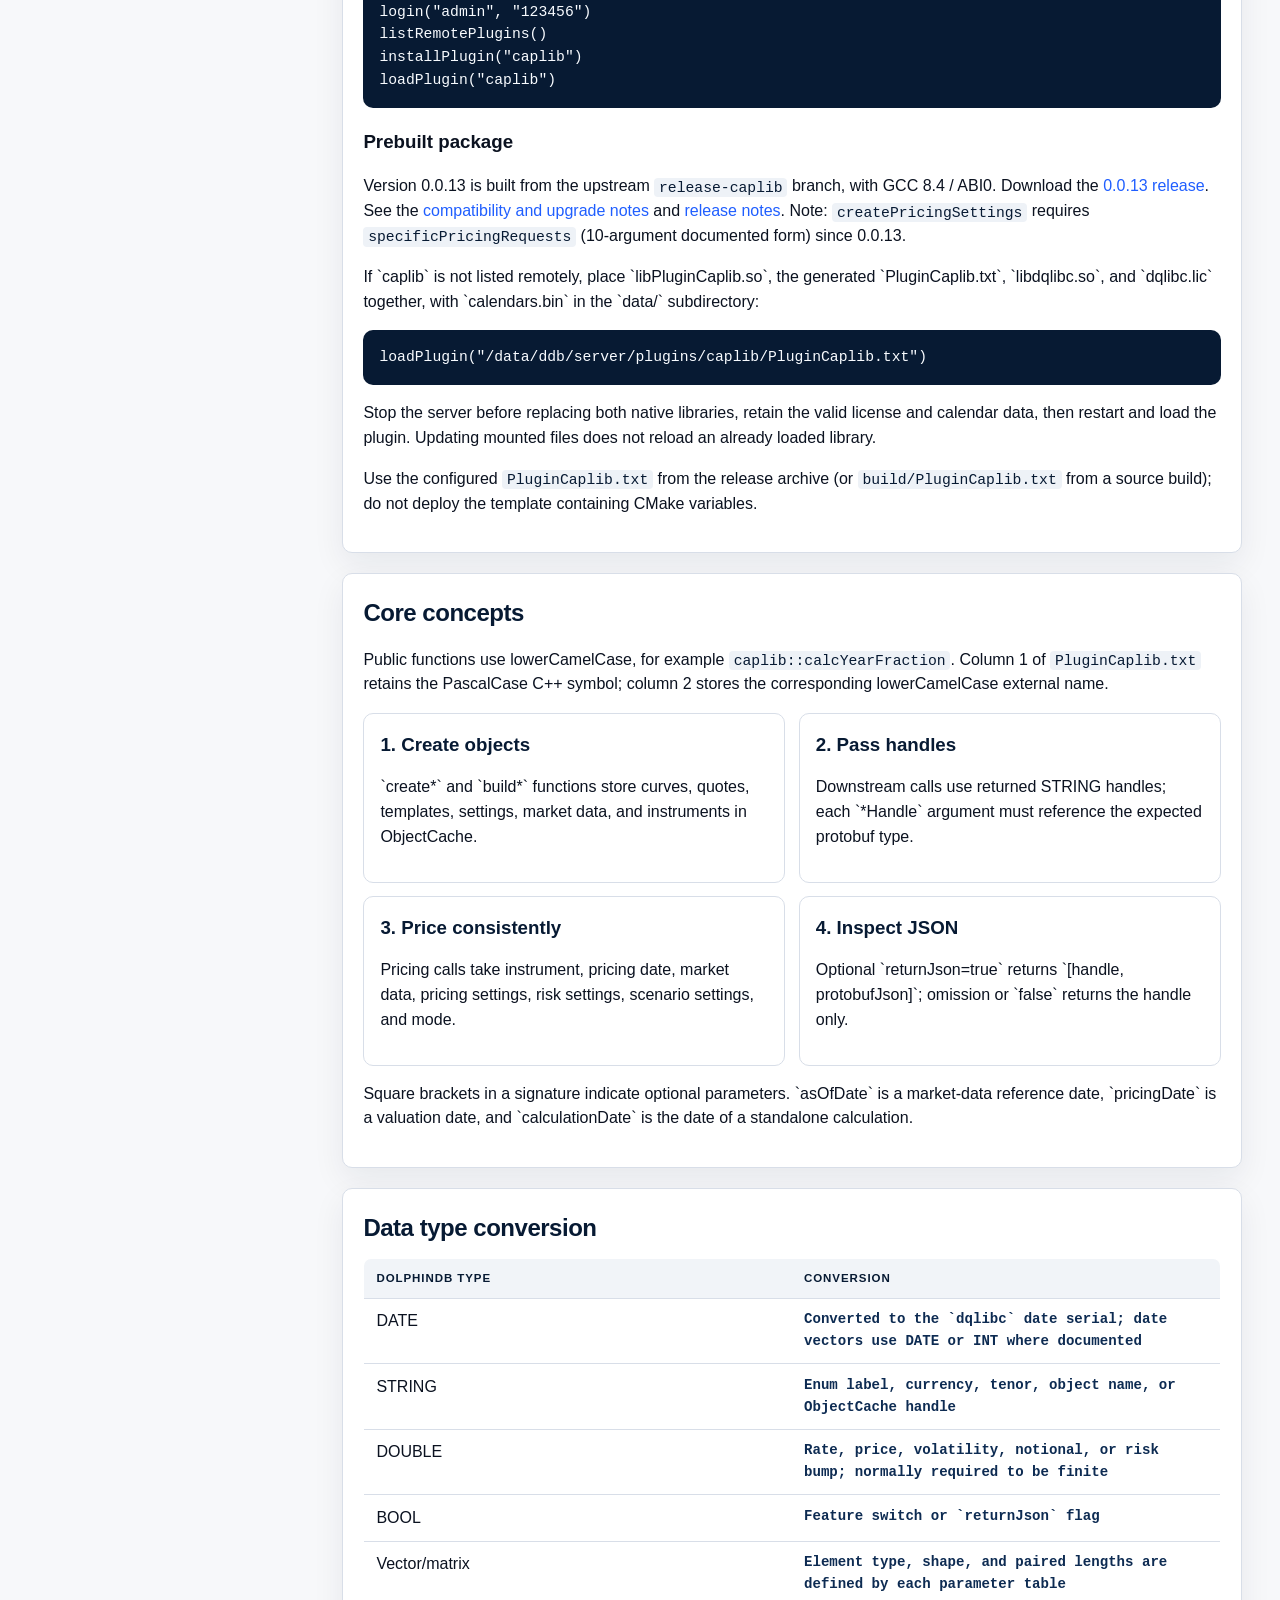
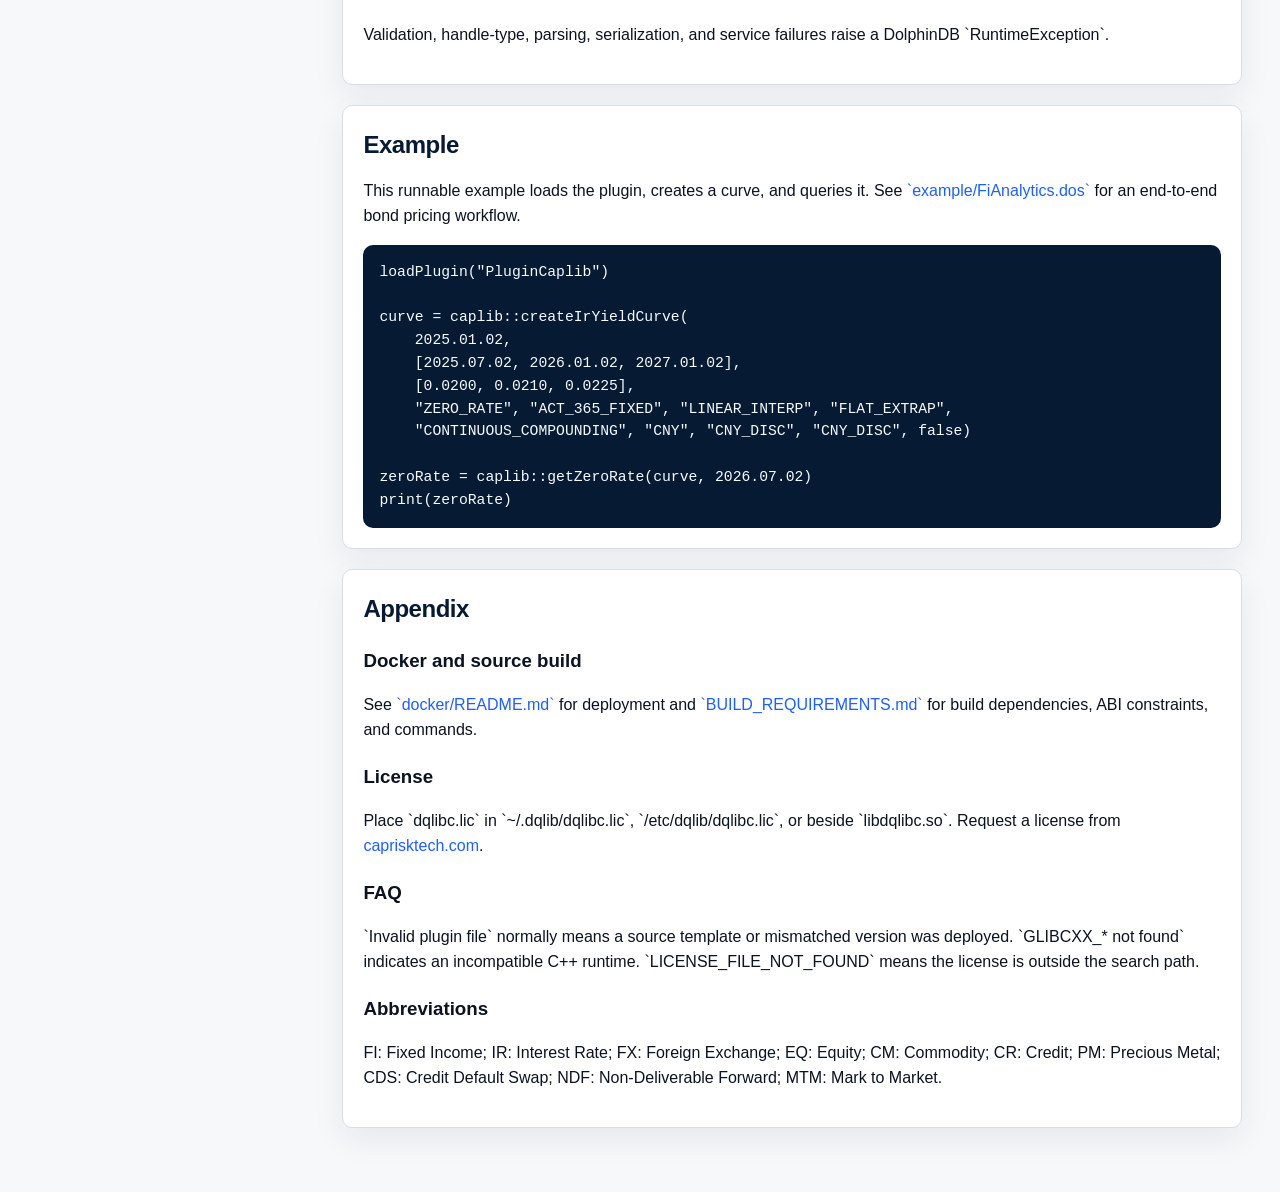
==== commit 420a6f9e: "添加用例" ====
--- a/docs/html/index.html
+++ b/docs/html/index.html
@@ -42,11 +42,11 @@
         <p>The complete Chinese guide following the standard documentation template is available at <a href="../DQLIB_DOCUMENTATION.md"><code>docs/DQLIB_DOCUMENTATION.md</code></a>.</p>
         <p>Caplib exposes 180 DolphinDB functions backed by the CapRiskTech `dqlibc` calculation library.</p>
         <div class="domain-grid">
-          <a class="domain-tile" href="fixed-income.html"><span>Fixed Income, IR, and Credit</span><strong>73</strong><em>Curves, bonds, swaps, CDS, market data, and risk settings.</em></a>
-          <a class="domain-tile" href="currency.html"><span>Foreign Exchange</span><strong>39</strong><em>FX calculators, quote matrices, volatility surfaces, cash products, and option pricing.</em></a>
+          <a class="domain-tile" href="fixed-income.html"><span>Fixed Income, IR, and Credit</span><strong>56</strong><em>Curves, bonds, swaps, CDS, market data, and risk settings.</em></a>
+          <a class="domain-tile" href="currency.html"><span>Foreign Exchange</span><strong>35</strong><em>FX calculators, quote matrices, volatility surfaces, cash products, and option pricing.</em></a>
           <a class="domain-tile" href="commodity.html"><span>Commodity</span><strong>25</strong><em>Commodity and precious-metal market data, curves, volatility surfaces, and pricing.</em></a>
           <a class="domain-tile" href="equity.html"><span>Equity</span><strong>36</strong><em>Dividend curves, volatility surfaces, equity instruments, and pricing.</em></a>
-          <a class="domain-tile" href="shared.html"><span>Common</span><strong>29</strong><em>Date utilities, common curves, pricing, risk, and scenario settings.</em></a>
+          <a class="domain-tile" href="shared.html"><span>Common</span><strong>28</strong><em>Date utilities, common curves, pricing, risk, and scenario settings.</em></a>
         </div>
       </section>
 
@@ -72,11 +72,11 @@
 installPlugin("caplib")
 loadPlugin("caplib")</code></pre>
         <h3>Prebuilt package</h3>
-        <p>Version 0.0.11 is built from upstream <code>c0cb21d</code>, with GCC 8.4 / ABI0. Download the <a href="https://github.com/CapRiskTech/caplib-plugin-dolphindb/releases/tag/0.0.11">0.0.11 release</a>. See the <a href="../GCC8_OFFICIAL_IMAGE.md">compatibility and upgrade notes</a> and <a href="../../releases/0.0.11.md">release notes</a>.</p>
+        <p>Version 0.0.13 is built from the upstream <code>release-caplib</code> branch, with GCC 8.4 / ABI0. Download the <a href="https://github.com/CapRiskTech/caplib-plugin-dolphindb/releases/tag/0.0.13">0.0.13 release</a>. See the <a href="../GCC8_OFFICIAL_IMAGE.md">compatibility and upgrade notes</a> and <a href="../../releases/0.0.13.md">release notes</a>. Note: <code>createPricingSettings</code> requires <code>specificPricingRequests</code> (10-argument documented form) since 0.0.13.</p>
         <p>If `caplib` is not listed remotely, place `libPluginCaplib.so`, the generated `PluginCaplib.txt`, `libdqlibc.so`, and `dqlibc.lic` together, with `calendars.bin` in the `data/` subdirectory:</p>
         <pre><code>loadPlugin("/data/ddb/server/plugins/caplib/PluginCaplib.txt")</code></pre>
         <p>Stop the server before replacing both native libraries, retain the valid license and calendar data, then restart and load the plugin. Updating mounted files does not reload an already loaded library.</p>
-        <p>Use the configured <code>PluginCaplib.txt</code> from this repository's release archive; do not deploy the CMake template from the source repository.</p>
+        <p>Use the configured <code>PluginCaplib.txt</code> from the release archive (or <code>build/PluginCaplib.txt</code> from a source build); do not deploy the template containing CMake variables.</p>
       </section>
 
       <section id="concepts" class="panel">
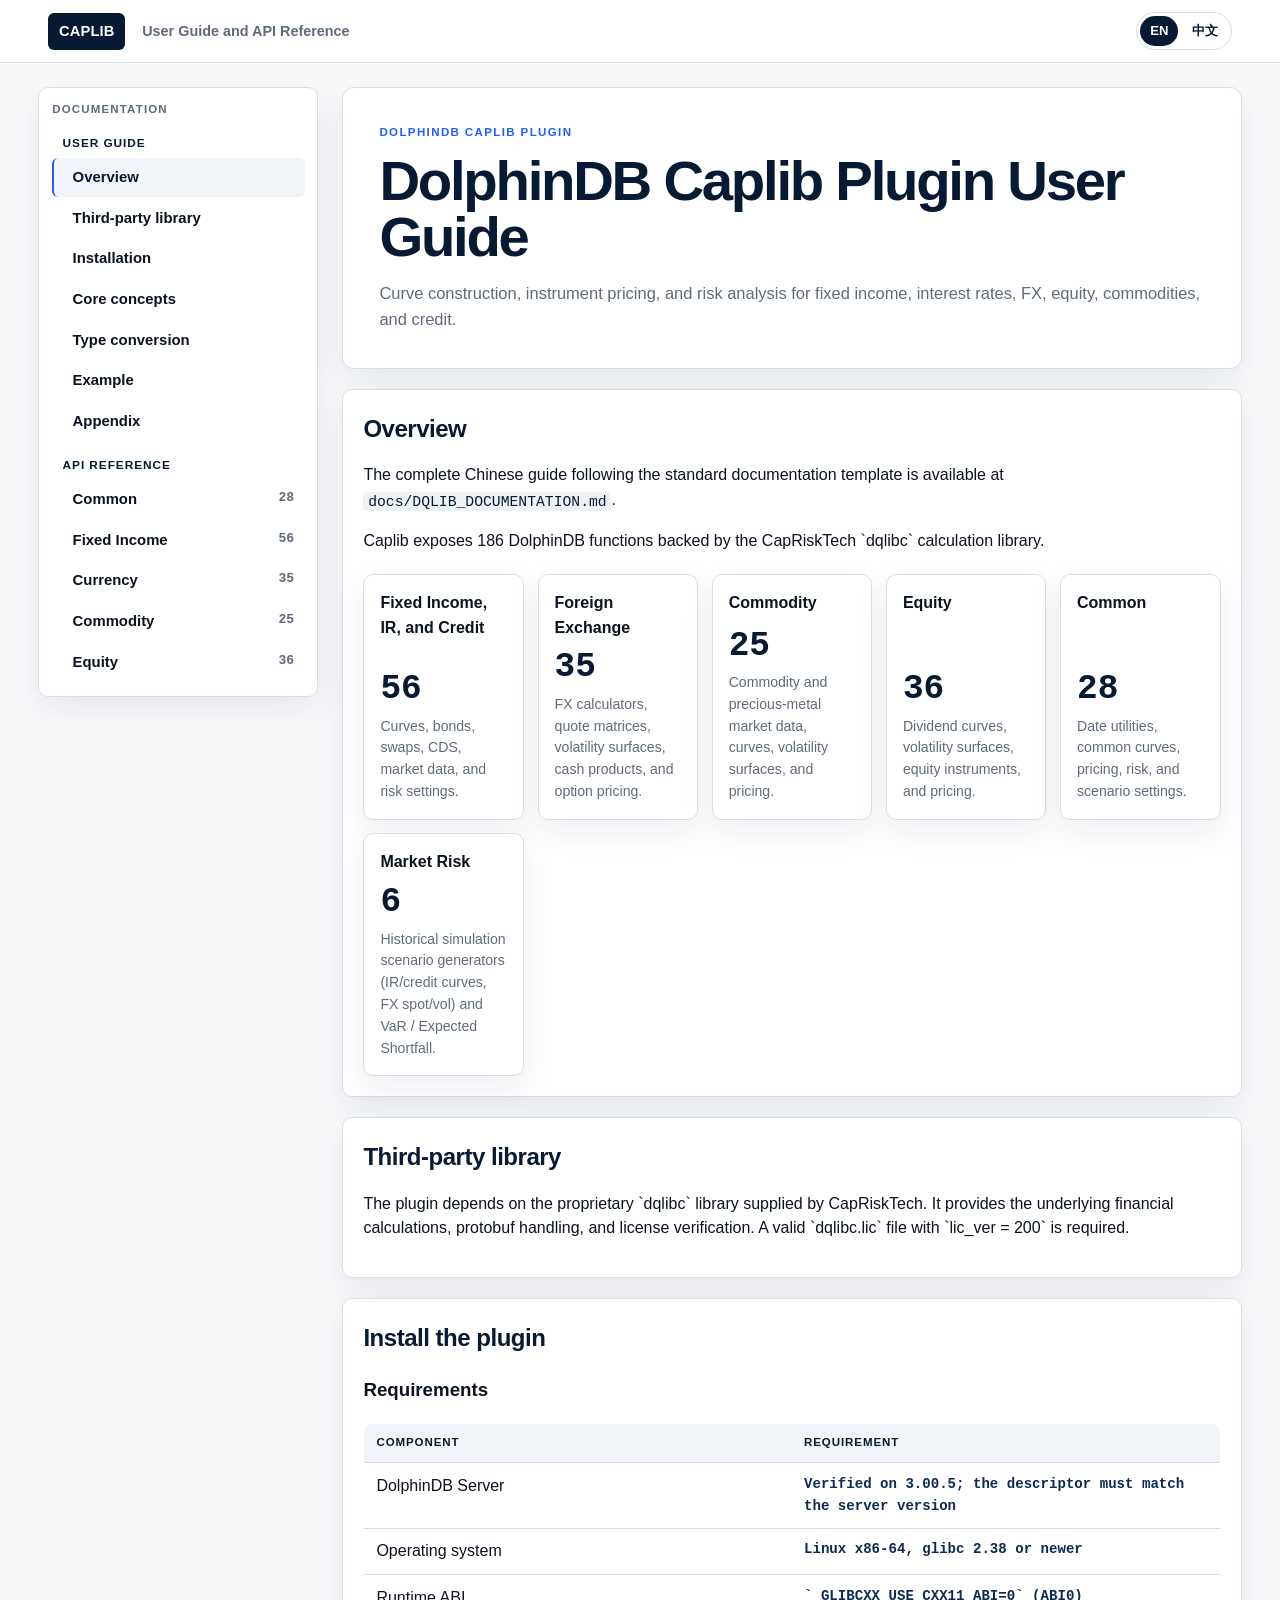
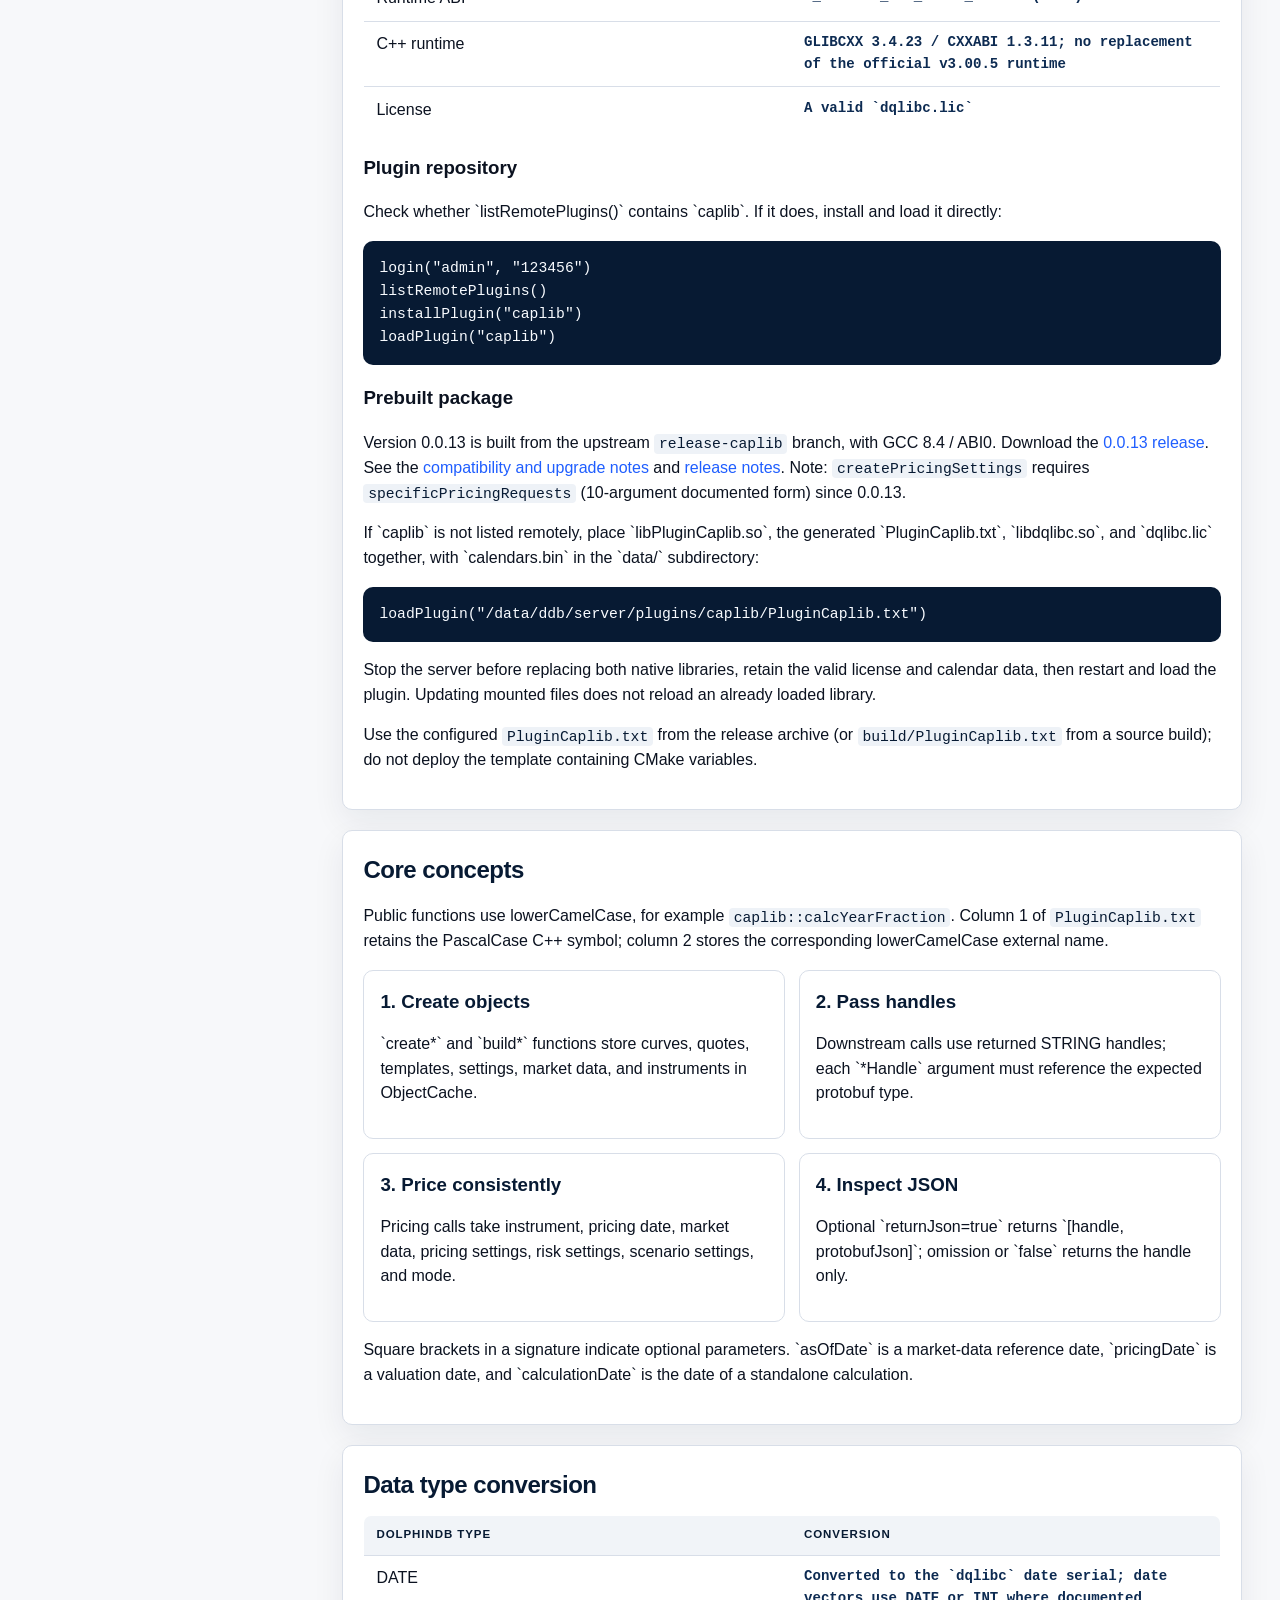
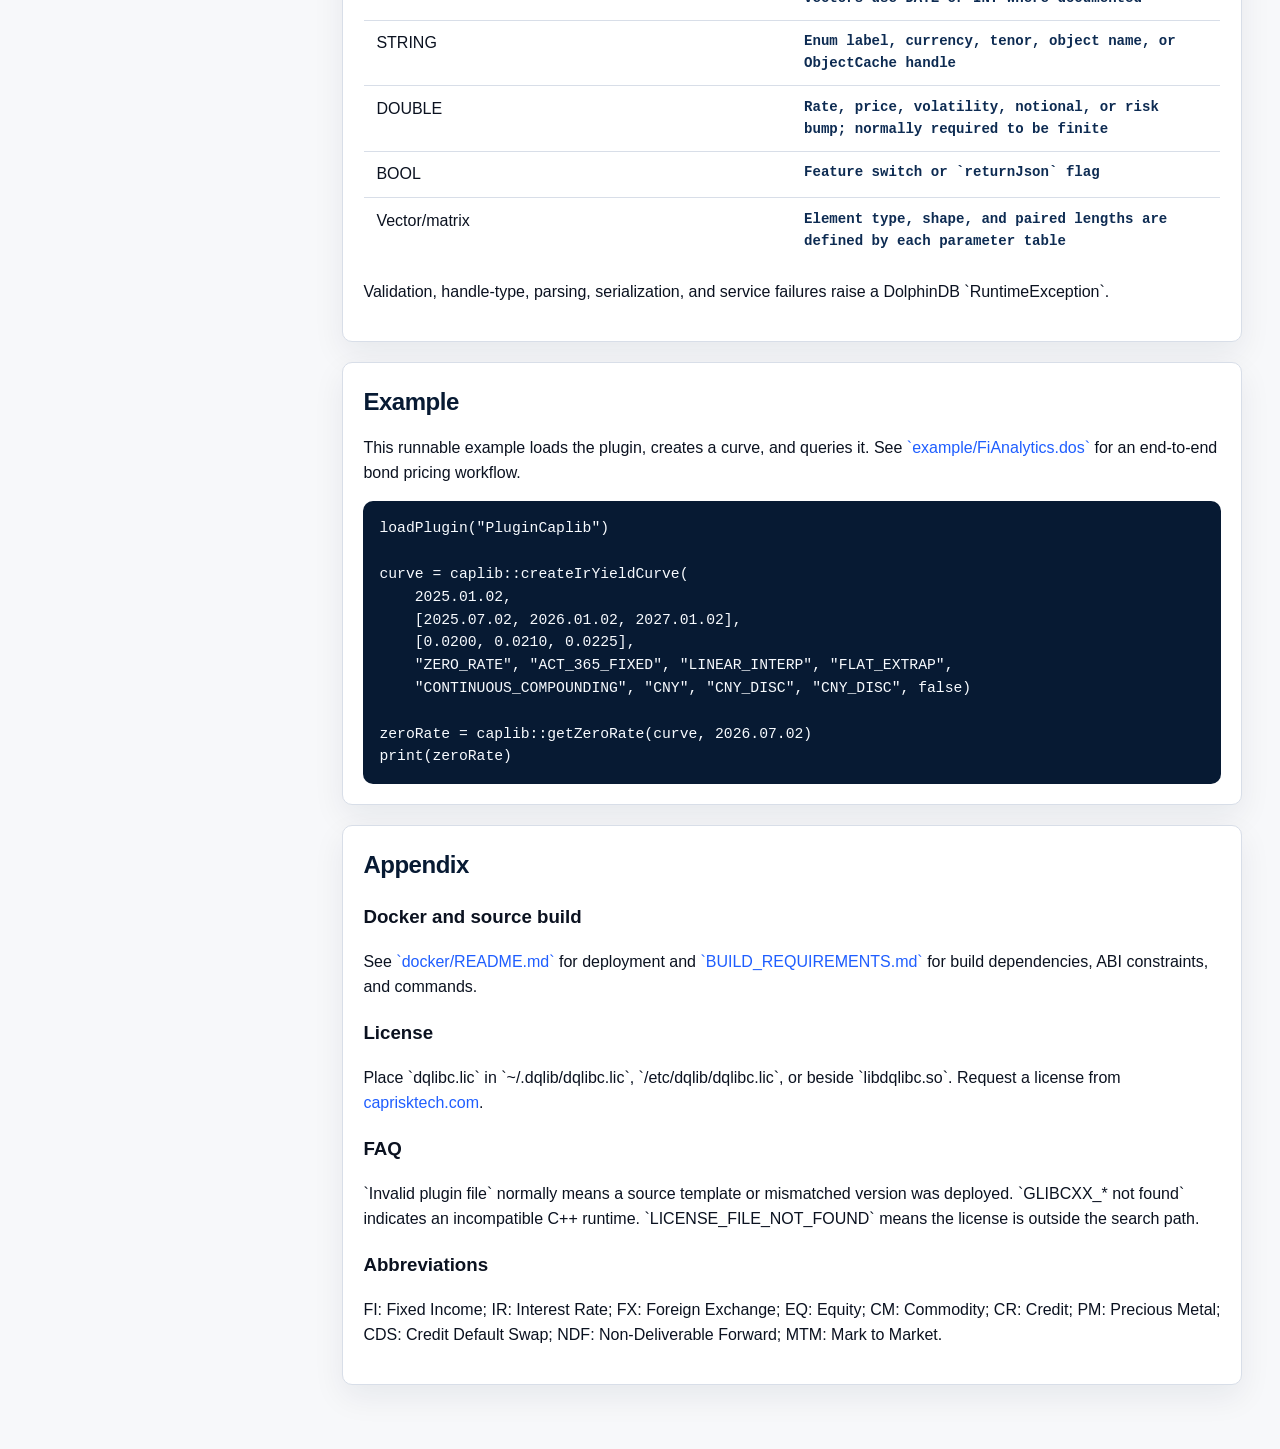
==== commit 5d21dfd6: "MarketRisk: rename test/mr -> test/risk; add market-risk.html docs (synced); README 186; enhanced mr" ====
--- a/docs/html/index.html
+++ b/docs/html/index.html
@@ -40,13 +40,14 @@
       <section class="panel">
         <h2>Overview</h2>
         <p>The complete Chinese guide following the standard documentation template is available at <a href="../DQLIB_DOCUMENTATION.md"><code>docs/DQLIB_DOCUMENTATION.md</code></a>.</p>
-        <p>Caplib exposes 180 DolphinDB functions backed by the CapRiskTech `dqlibc` calculation library.</p>
+        <p>Caplib exposes 186 DolphinDB functions backed by the CapRiskTech `dqlibc` calculation library.</p>
         <div class="domain-grid">
           <a class="domain-tile" href="fixed-income.html"><span>Fixed Income, IR, and Credit</span><strong>56</strong><em>Curves, bonds, swaps, CDS, market data, and risk settings.</em></a>
           <a class="domain-tile" href="currency.html"><span>Foreign Exchange</span><strong>35</strong><em>FX calculators, quote matrices, volatility surfaces, cash products, and option pricing.</em></a>
           <a class="domain-tile" href="commodity.html"><span>Commodity</span><strong>25</strong><em>Commodity and precious-metal market data, curves, volatility surfaces, and pricing.</em></a>
           <a class="domain-tile" href="equity.html"><span>Equity</span><strong>36</strong><em>Dividend curves, volatility surfaces, equity instruments, and pricing.</em></a>
           <a class="domain-tile" href="shared.html"><span>Common</span><strong>28</strong><em>Date utilities, common curves, pricing, risk, and scenario settings.</em></a>
+<a class="domain-tile" href="market-risk.html"><span>Market Risk</span><strong>6</strong><em>Historical simulation scenario generators (IR/credit curves, FX spot/vol) and VaR / Expected Shortfall.</em></a>
         </div>
       </section>
 
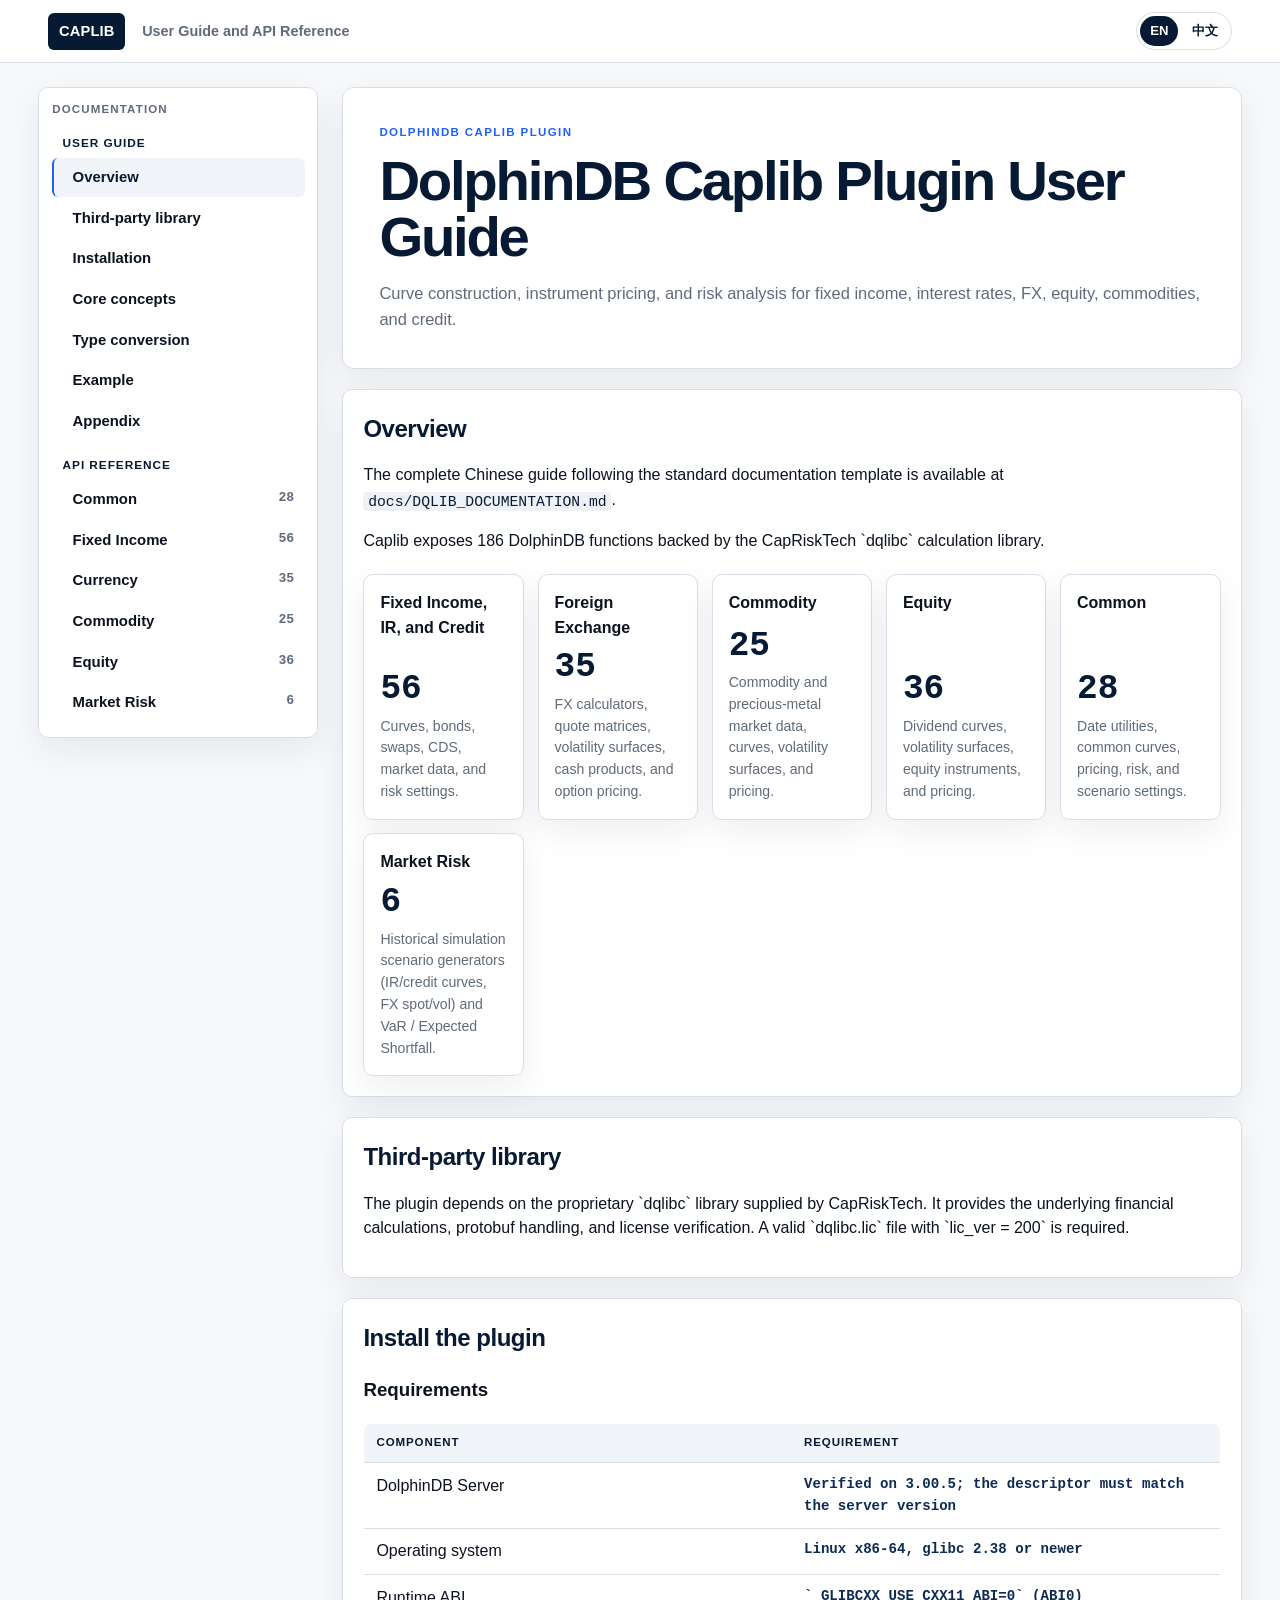
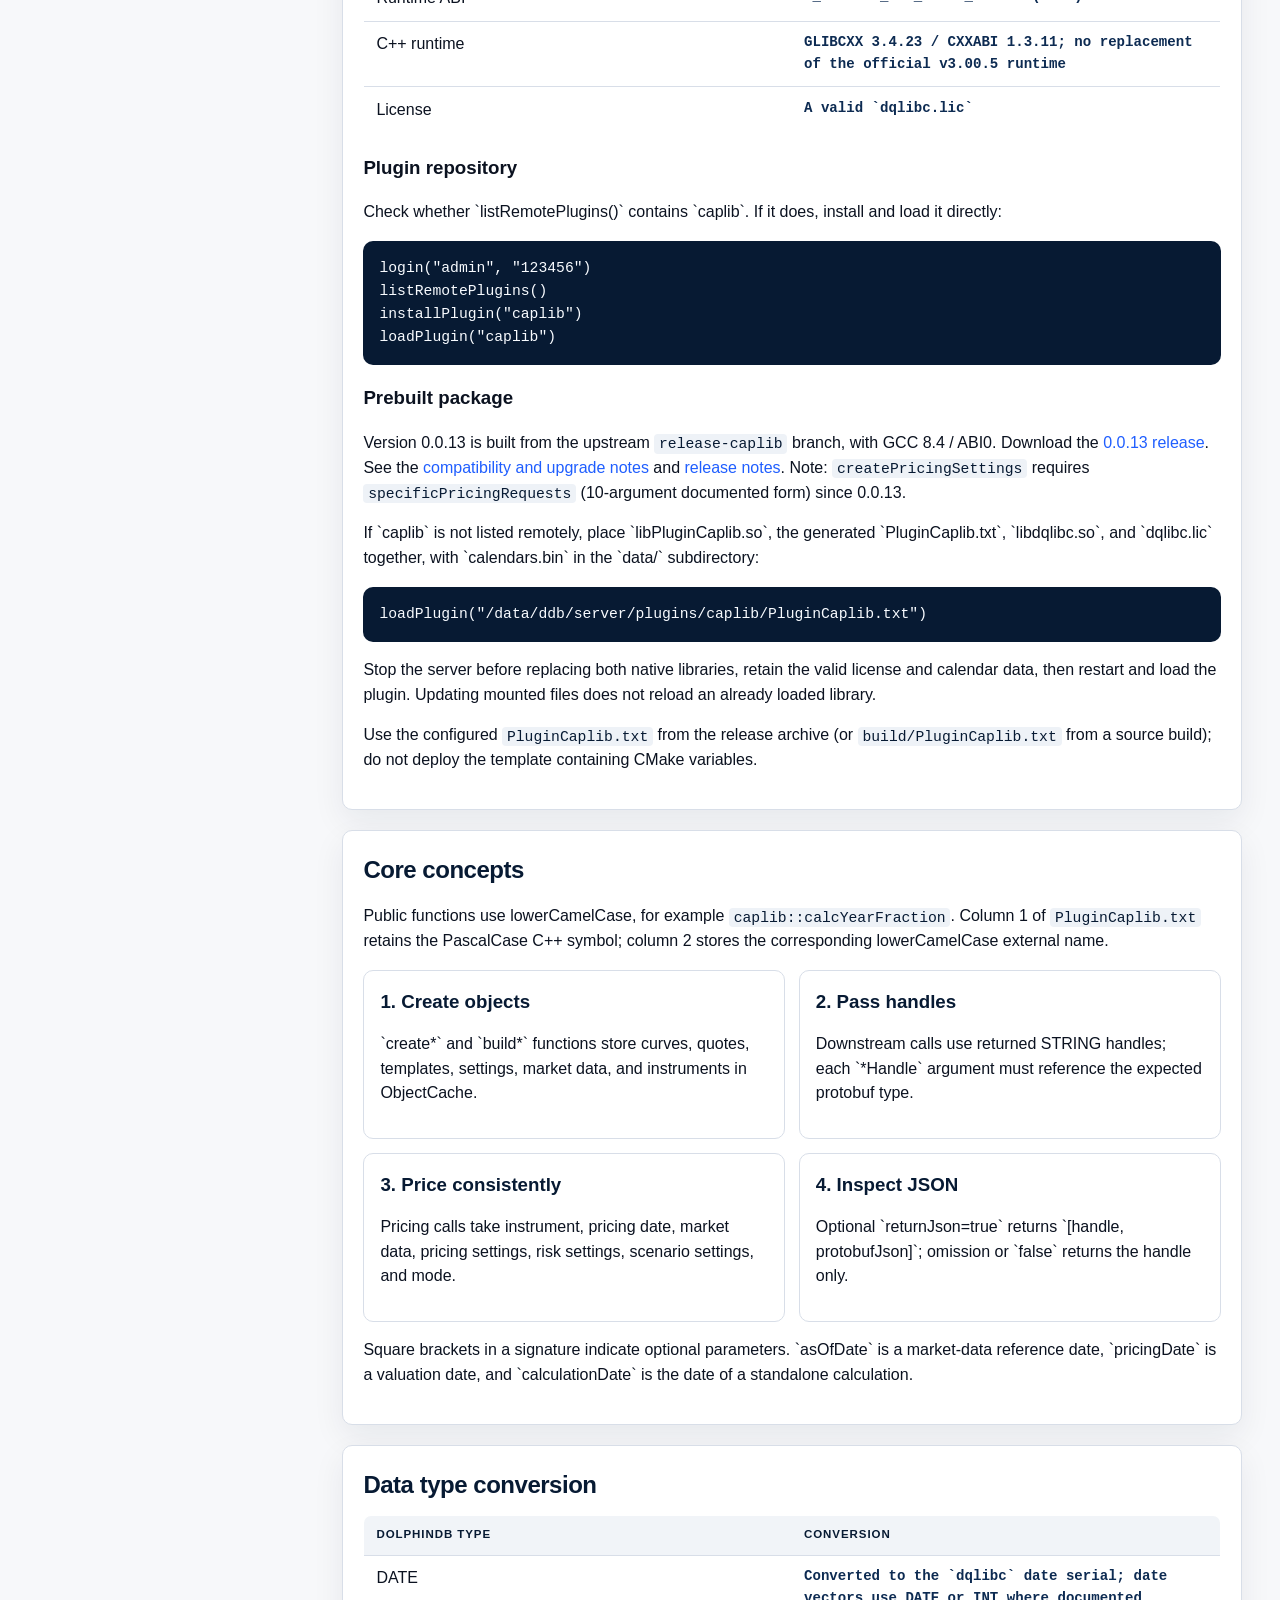
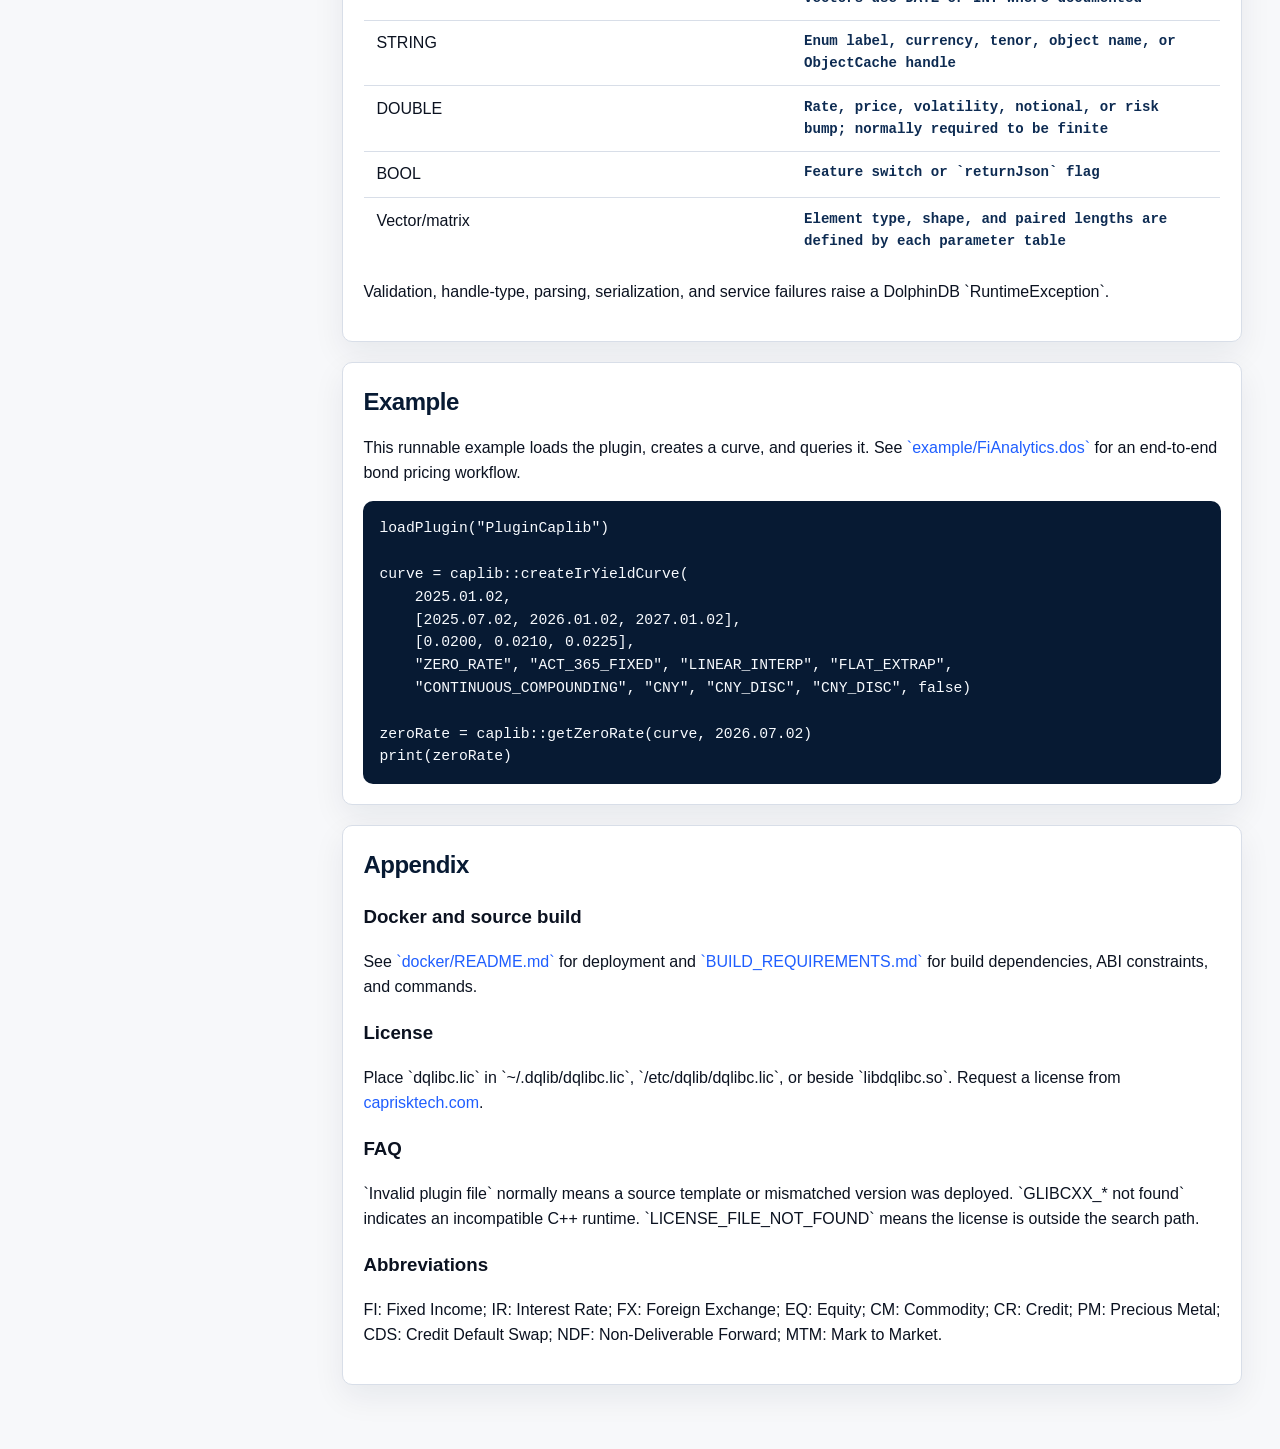
==== commit 3aadecc3: "sync index market-risk nav" ====
--- a/docs/html/index.html
+++ b/docs/html/index.html
@@ -26,7 +26,7 @@
         <a class="nav-child" href="fixed-income.html#api-reference">Fixed Income <span>56</span></a>
         <a class="nav-child" href="currency.html#api-reference">Currency <span>35</span></a>
         <a class="nav-child" href="commodity.html#api-reference">Commodity <span>25</span></a>
-        <a class="nav-child" href="equity.html#api-reference">Equity <span>36</span></a>
+        <a class="nav-child" href="equity.html#api-reference">Equity <span>36</span><a class="nav-child" href="market-risk.html#api-reference">Market Risk <span>6</span></a></a>
       </div>
     </aside>
     <main class="content">
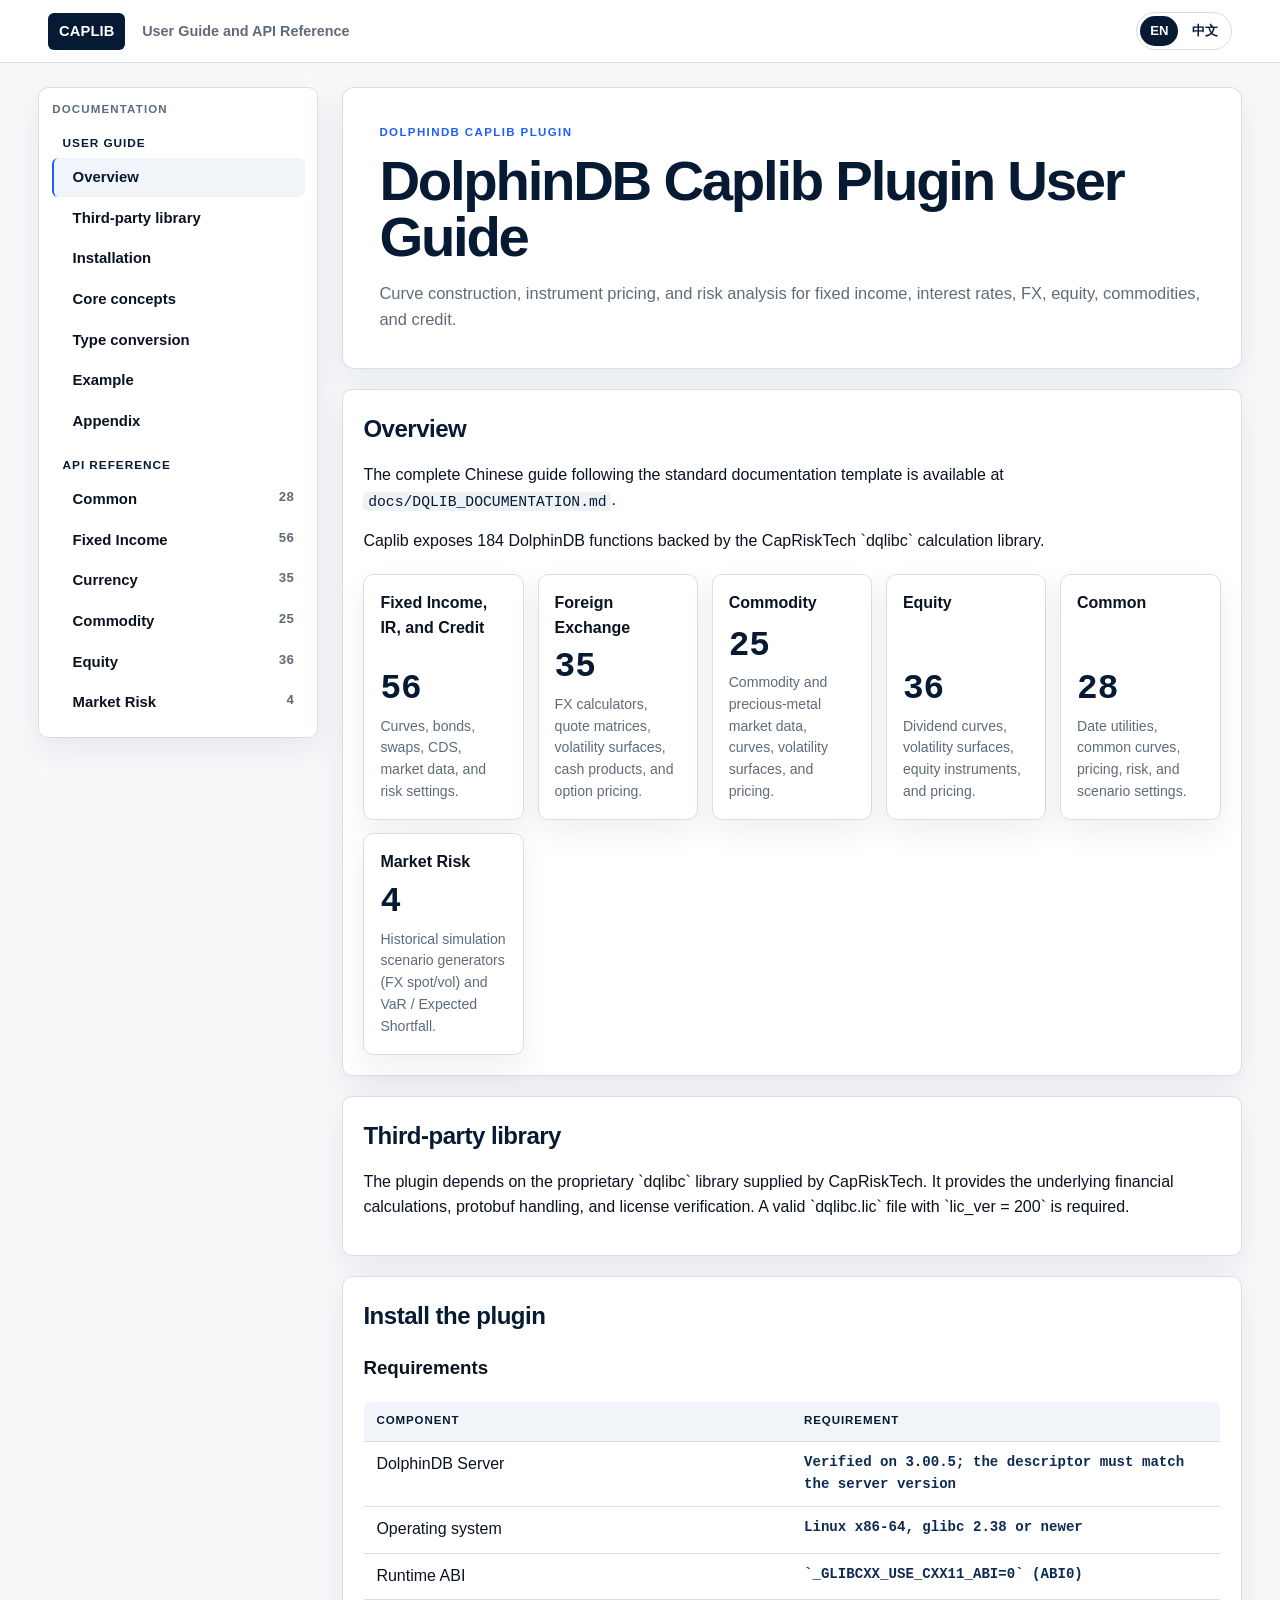
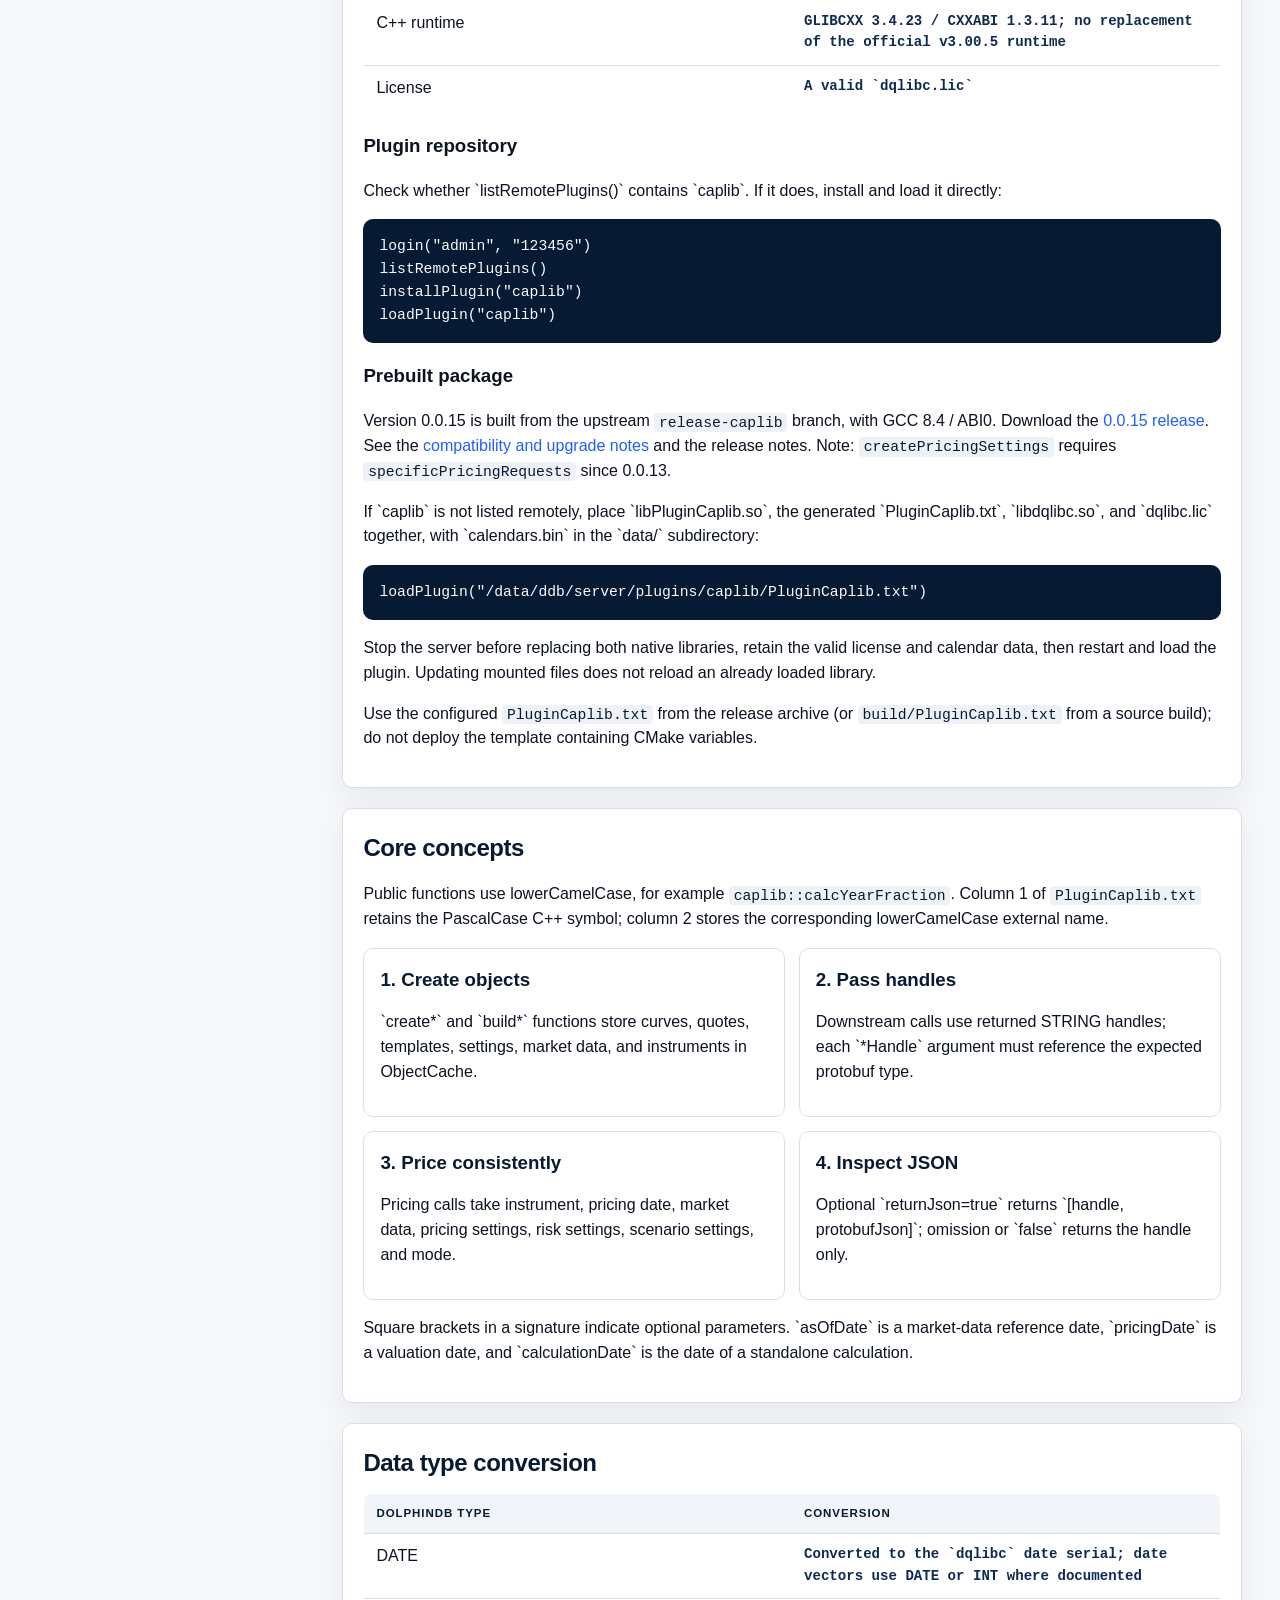
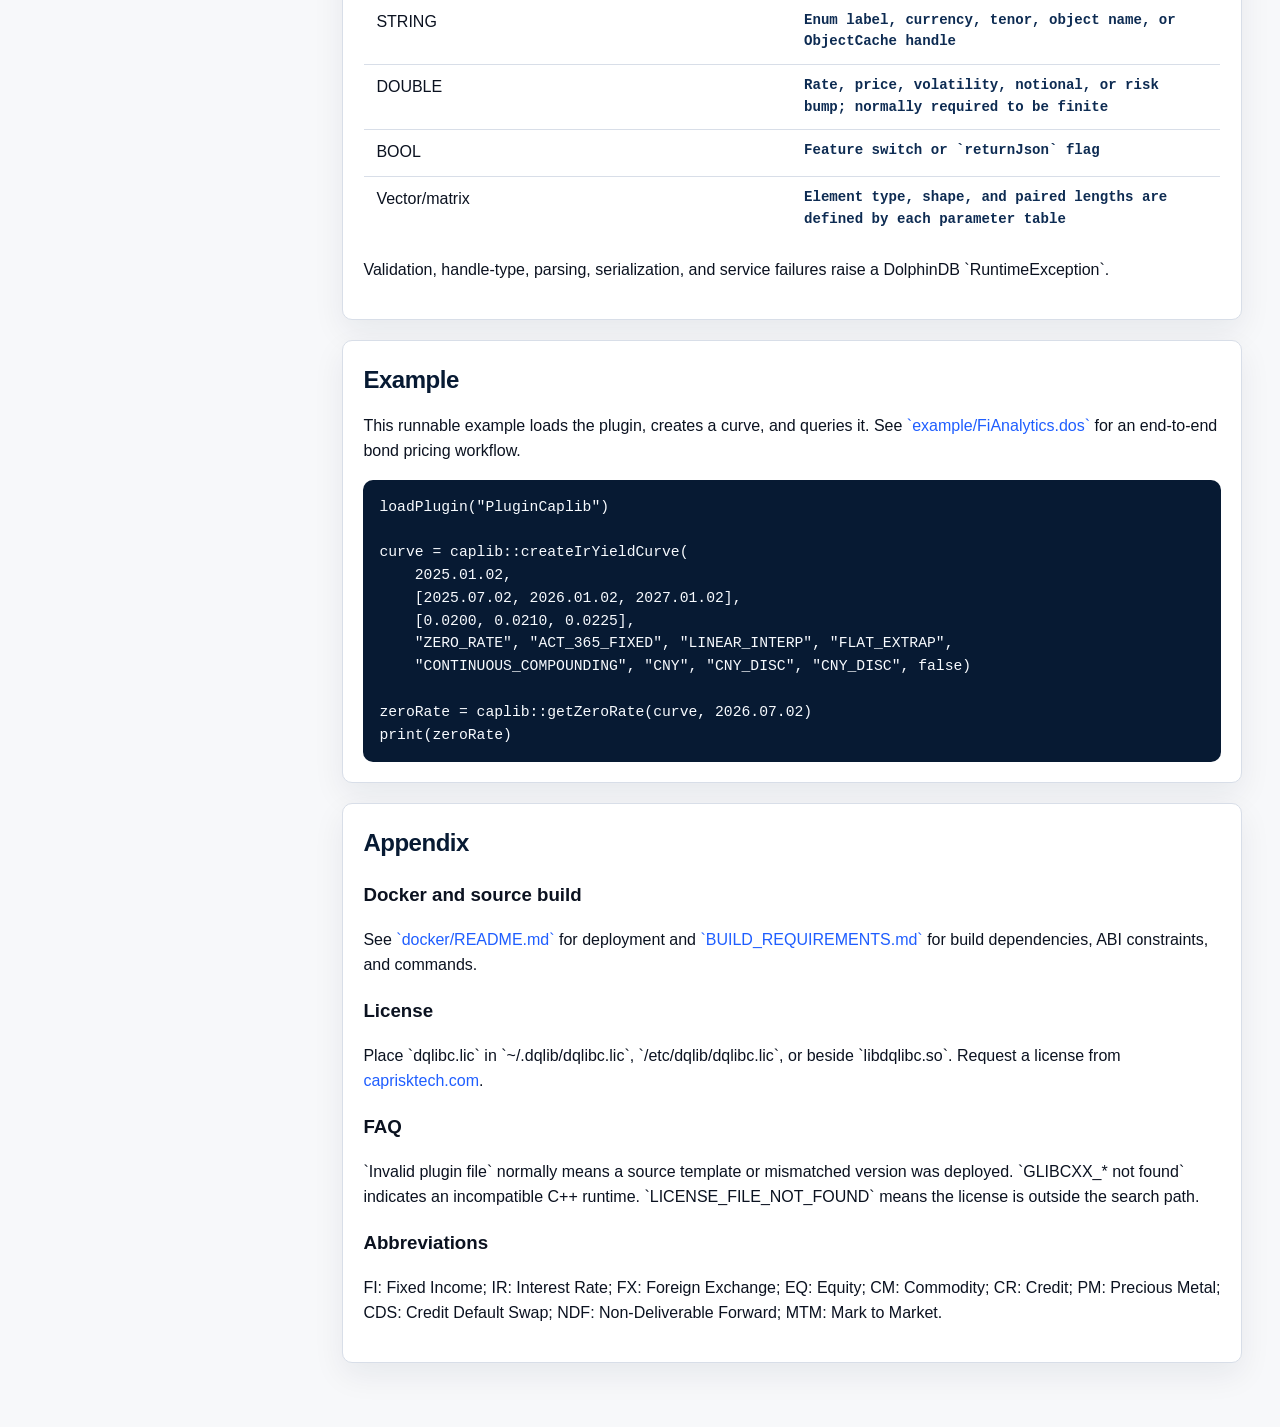
==== commit a3feb65b: "0.0.15: caplib plugin distribution release" ====
--- a/docs/html/index.html
+++ b/docs/html/index.html
@@ -26,7 +26,7 @@
         <a class="nav-child" href="fixed-income.html#api-reference">Fixed Income <span>56</span></a>
         <a class="nav-child" href="currency.html#api-reference">Currency <span>35</span></a>
         <a class="nav-child" href="commodity.html#api-reference">Commodity <span>25</span></a>
-        <a class="nav-child" href="equity.html#api-reference">Equity <span>36</span><a class="nav-child" href="market-risk.html#api-reference">Market Risk <span>6</span></a></a>
+        <a class="nav-child" href="equity.html#api-reference">Equity <span>36</span></a><a class="nav-child" href="market-risk.html#api-reference">Market Risk <span>4</span></a>
       </div>
     </aside>
     <main class="content">
@@ -40,14 +40,14 @@
       <section class="panel">
         <h2>Overview</h2>
         <p>The complete Chinese guide following the standard documentation template is available at <a href="../DQLIB_DOCUMENTATION.md"><code>docs/DQLIB_DOCUMENTATION.md</code></a>.</p>
-        <p>Caplib exposes 186 DolphinDB functions backed by the CapRiskTech `dqlibc` calculation library.</p>
+        <p>Caplib exposes 184 DolphinDB functions backed by the CapRiskTech `dqlibc` calculation library.</p>
         <div class="domain-grid">
           <a class="domain-tile" href="fixed-income.html"><span>Fixed Income, IR, and Credit</span><strong>56</strong><em>Curves, bonds, swaps, CDS, market data, and risk settings.</em></a>
           <a class="domain-tile" href="currency.html"><span>Foreign Exchange</span><strong>35</strong><em>FX calculators, quote matrices, volatility surfaces, cash products, and option pricing.</em></a>
           <a class="domain-tile" href="commodity.html"><span>Commodity</span><strong>25</strong><em>Commodity and precious-metal market data, curves, volatility surfaces, and pricing.</em></a>
           <a class="domain-tile" href="equity.html"><span>Equity</span><strong>36</strong><em>Dividend curves, volatility surfaces, equity instruments, and pricing.</em></a>
           <a class="domain-tile" href="shared.html"><span>Common</span><strong>28</strong><em>Date utilities, common curves, pricing, risk, and scenario settings.</em></a>
-<a class="domain-tile" href="market-risk.html"><span>Market Risk</span><strong>6</strong><em>Historical simulation scenario generators (IR/credit curves, FX spot/vol) and VaR / Expected Shortfall.</em></a>
+<a class="domain-tile" href="market-risk.html"><span>Market Risk</span><strong>4</strong><em>Historical simulation scenario generators (FX spot/vol) and VaR / Expected Shortfall.</em></a>
         </div>
       </section>
 
@@ -73,7 +73,7 @@
 installPlugin("caplib")
 loadPlugin("caplib")</code></pre>
         <h3>Prebuilt package</h3>
-        <p>Version 0.0.13 is built from the upstream <code>release-caplib</code> branch, with GCC 8.4 / ABI0. Download the <a href="https://github.com/CapRiskTech/caplib-plugin-dolphindb/releases/tag/0.0.13">0.0.13 release</a>. See the <a href="../GCC8_OFFICIAL_IMAGE.md">compatibility and upgrade notes</a> and <a href="../../releases/0.0.13.md">release notes</a>. Note: <code>createPricingSettings</code> requires <code>specificPricingRequests</code> (10-argument documented form) since 0.0.13.</p>
+        <p>Version 0.0.15 is built from the upstream <code>release-caplib</code> branch, with GCC 8.4 / ABI0. Download the <a href="https://github.com/CapRiskTech/caplib-plugin-dolphindb/releases/tag/0.0.15">0.0.15 release</a>. See the <a href="../GCC8_OFFICIAL_IMAGE.md">compatibility and upgrade notes</a> and the release notes. Note: <code>createPricingSettings</code> requires <code>specificPricingRequests</code> since 0.0.13.</p>
         <p>If `caplib` is not listed remotely, place `libPluginCaplib.so`, the generated `PluginCaplib.txt`, `libdqlibc.so`, and `dqlibc.lic` together, with `calendars.bin` in the `data/` subdirectory:</p>
         <pre><code>loadPlugin("/data/ddb/server/plugins/caplib/PluginCaplib.txt")</code></pre>
         <p>Stop the server before replacing both native libraries, retain the valid license and calendar data, then restart and load the plugin. Updating mounted files does not reload an already loaded library.</p>
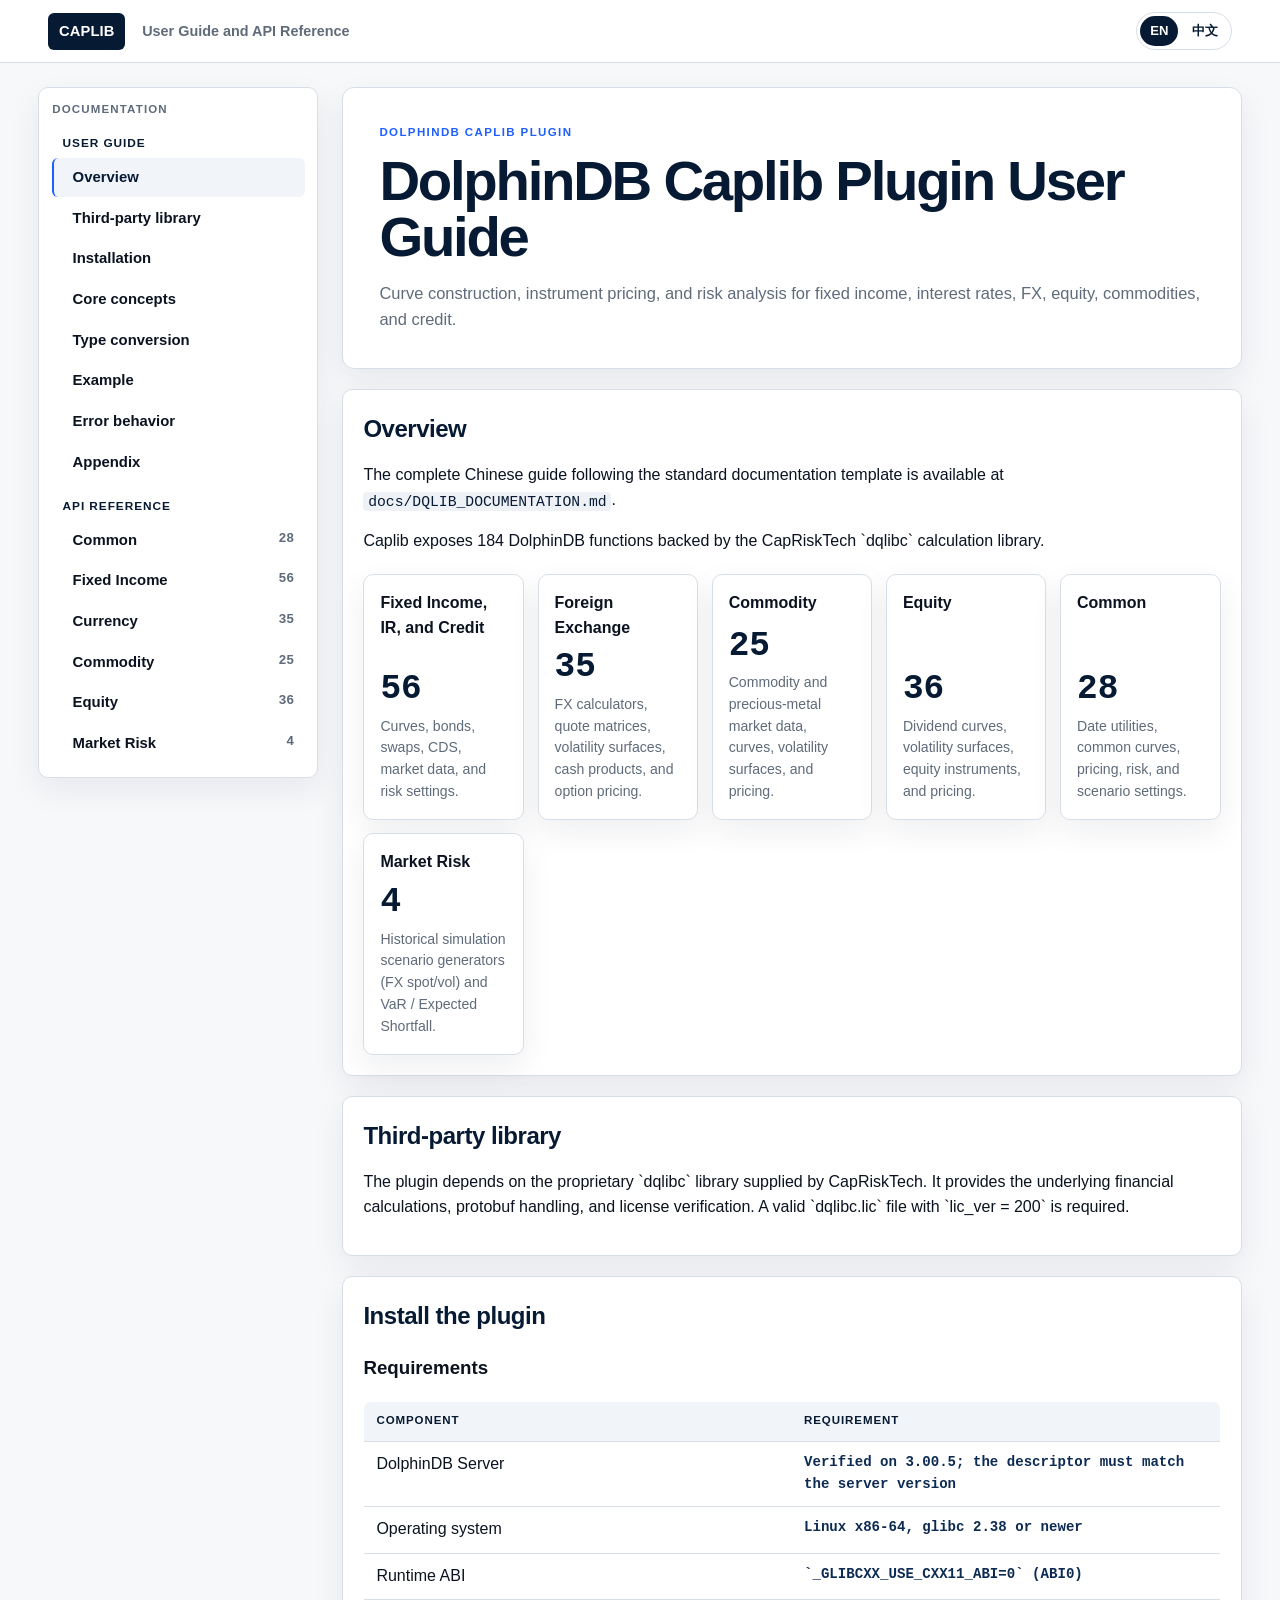
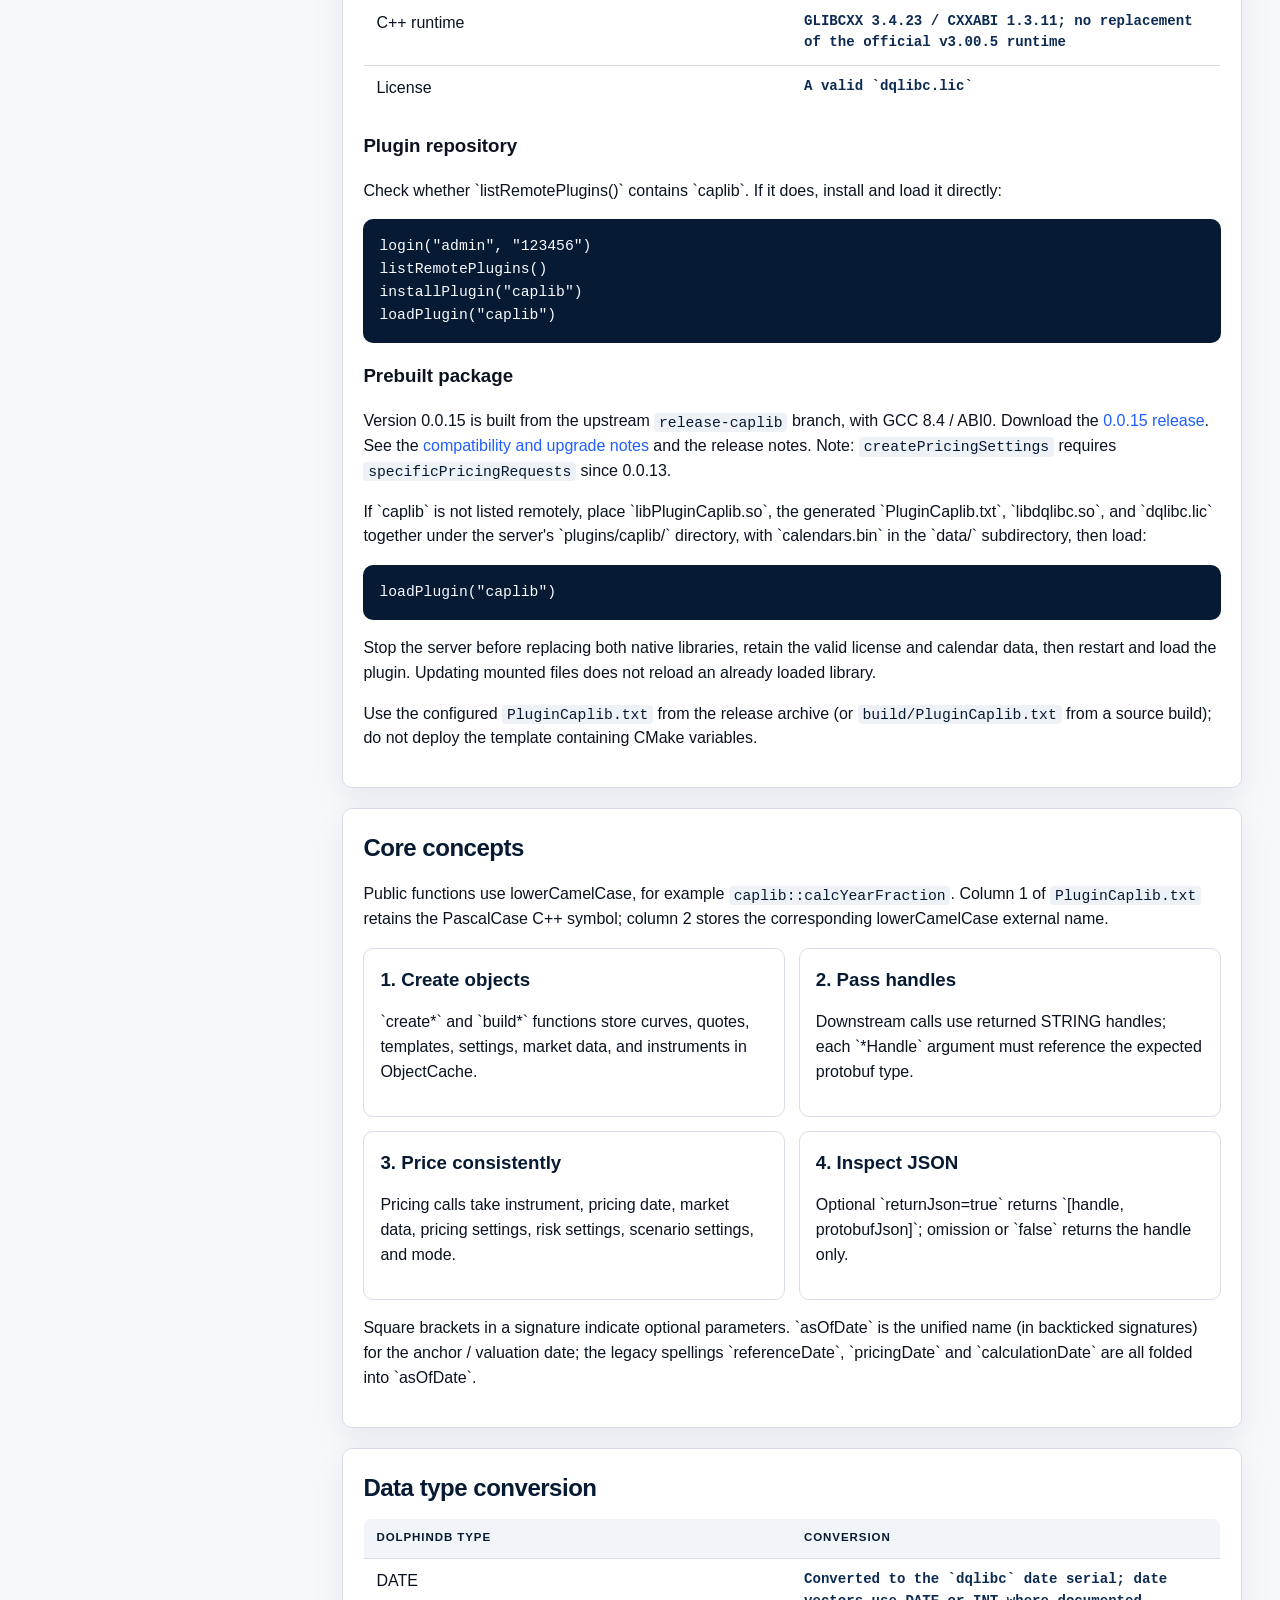
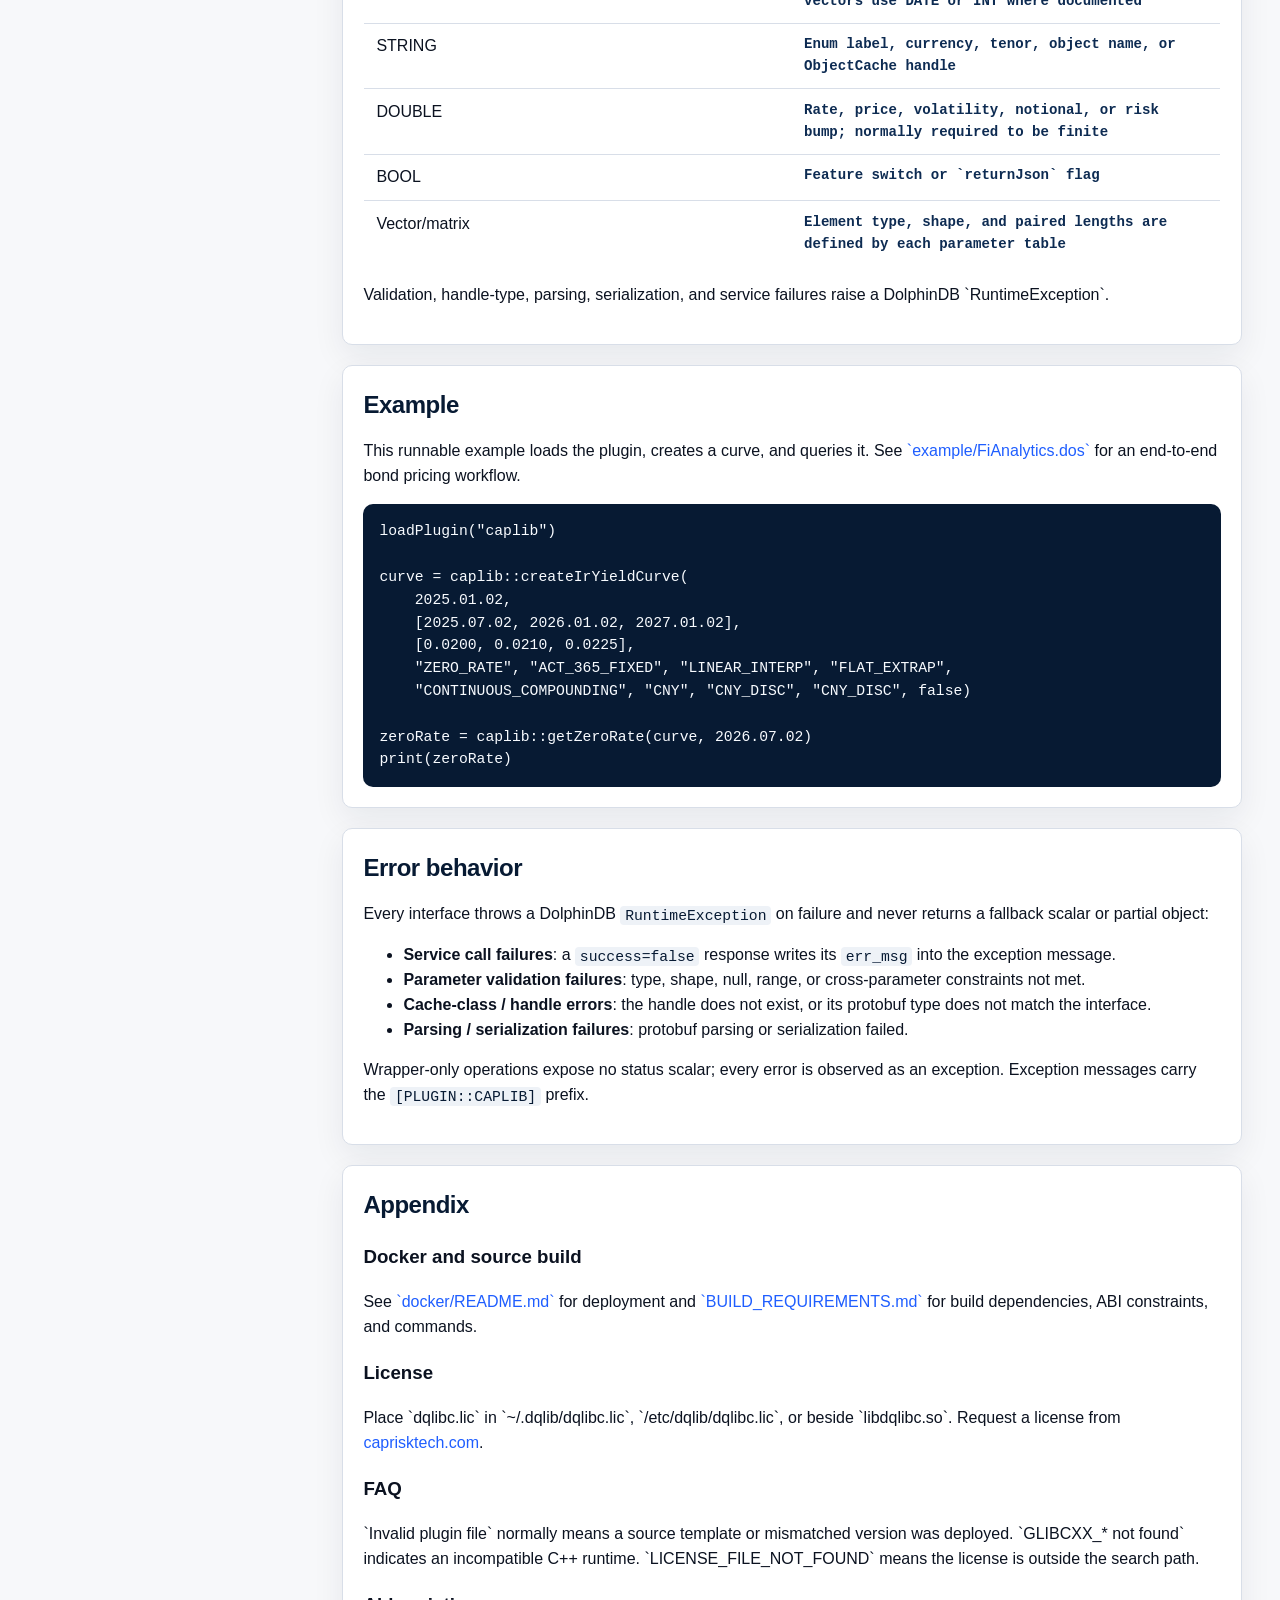
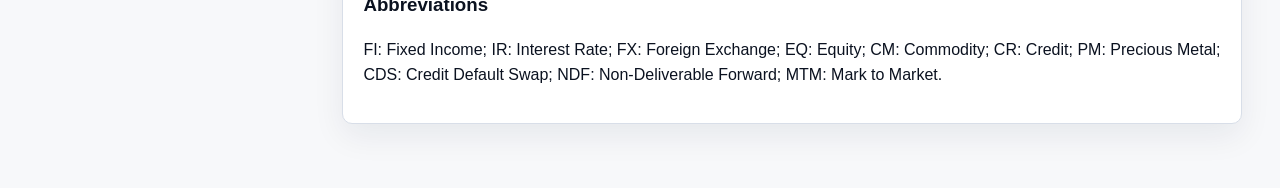
==== commit 928bac77: "3.00.5.1 distribution: 184-file test suite (4335 cases), docs sync, docker/demo - rewrite/fill 8-dom" ====
--- a/docs/html/index.html
+++ b/docs/html/index.html
@@ -19,6 +19,7 @@
         <a class="nav-child" href="#concepts">Core concepts</a>
         <a class="nav-child" href="#data-conversion">Type conversion</a>
         <a class="nav-child" href="#example">Example</a>
+        <a class="nav-child" href="#error-behavior">Error behavior</a>
         <a class="nav-child" href="#appendix">Appendix</a>
       </div>
       <div class="nav-group"><div class="nav-heading">API Reference</div>
@@ -74,8 +75,8 @@
 loadPlugin("caplib")</code></pre>
         <h3>Prebuilt package</h3>
         <p>Version 0.0.15 is built from the upstream <code>release-caplib</code> branch, with GCC 8.4 / ABI0. Download the <a href="https://github.com/CapRiskTech/caplib-plugin-dolphindb/releases/tag/0.0.15">0.0.15 release</a>. See the <a href="../GCC8_OFFICIAL_IMAGE.md">compatibility and upgrade notes</a> and the release notes. Note: <code>createPricingSettings</code> requires <code>specificPricingRequests</code> since 0.0.13.</p>
-        <p>If `caplib` is not listed remotely, place `libPluginCaplib.so`, the generated `PluginCaplib.txt`, `libdqlibc.so`, and `dqlibc.lic` together, with `calendars.bin` in the `data/` subdirectory:</p>
-        <pre><code>loadPlugin("/data/ddb/server/plugins/caplib/PluginCaplib.txt")</code></pre>
+        <p>If `caplib` is not listed remotely, place `libPluginCaplib.so`, the generated `PluginCaplib.txt`, `libdqlibc.so`, and `dqlibc.lic` together under the server's `plugins/caplib/` directory, with `calendars.bin` in the `data/` subdirectory, then load:</p>
+        <pre><code>loadPlugin("caplib")</code></pre>
         <p>Stop the server before replacing both native libraries, retain the valid license and calendar data, then restart and load the plugin. Updating mounted files does not reload an already loaded library.</p>
         <p>Use the configured <code>PluginCaplib.txt</code> from the release archive (or <code>build/PluginCaplib.txt</code> from a source build); do not deploy the template containing CMake variables.</p>
       </section>
@@ -89,7 +90,7 @@
           <article class="workflow-card"><h3>3. Price consistently</h3><p>Pricing calls take instrument, pricing date, market data, pricing settings, risk settings, scenario settings, and mode.</p></article>
           <article class="workflow-card"><h3>4. Inspect JSON</h3><p>Optional `returnJson=true` returns `[handle, protobufJson]`; omission or `false` returns the handle only.</p></article>
         </div>
-        <p>Square brackets in a signature indicate optional parameters. `asOfDate` is a market-data reference date, `pricingDate` is a valuation date, and `calculationDate` is the date of a standalone calculation.</p>
+        <p>Square brackets in a signature indicate optional parameters. `asOfDate` is the unified name (in backticked signatures) for the anchor / valuation date; the legacy spellings `referenceDate`, `pricingDate` and `calculationDate` are all folded into `asOfDate`.</p>
       </section>
 
       <section id="data-conversion" class="panel">
@@ -107,7 +108,7 @@
       <section id="example" class="panel example">
         <h2>Example</h2>
         <p>This runnable example loads the plugin, creates a curve, and queries it. See <a href="../../example/FiAnalytics.dos">`example/FiAnalytics.dos`</a> for an end-to-end bond pricing workflow.</p>
-        <pre><code>loadPlugin("PluginCaplib")
+        <pre><code>loadPlugin("caplib")
 
 curve = caplib::createIrYieldCurve(
     2025.01.02,
@@ -118,6 +119,19 @@
 
 zeroRate = caplib::getZeroRate(curve, 2026.07.02)
 print(zeroRate)</code></pre>
+      </section>
+
+      
+      <section id="error-behavior" class="panel">
+        <h2>Error behavior</h2>
+        <p>Every interface throws a DolphinDB <code>RuntimeException</code> on failure and never returns a fallback scalar or partial object:</p>
+        <ul>
+          <li><strong>Service call failures</strong>: a <code>success=false</code> response writes its <code>err_msg</code> into the exception message.</li>
+          <li><strong>Parameter validation failures</strong>: type, shape, null, range, or cross-parameter constraints not met.</li>
+          <li><strong>Cache-class / handle errors</strong>: the handle does not exist, or its protobuf type does not match the interface.</li>
+          <li><strong>Parsing / serialization failures</strong>: protobuf parsing or serialization failed.</li>
+        </ul>
+        <p>Wrapper-only operations expose no status scalar; every error is observed as an exception. Exception messages carry the <code>[PLUGIN::CAPLIB]</code> prefix.</p>
       </section>
 
       <section id="appendix" class="panel">
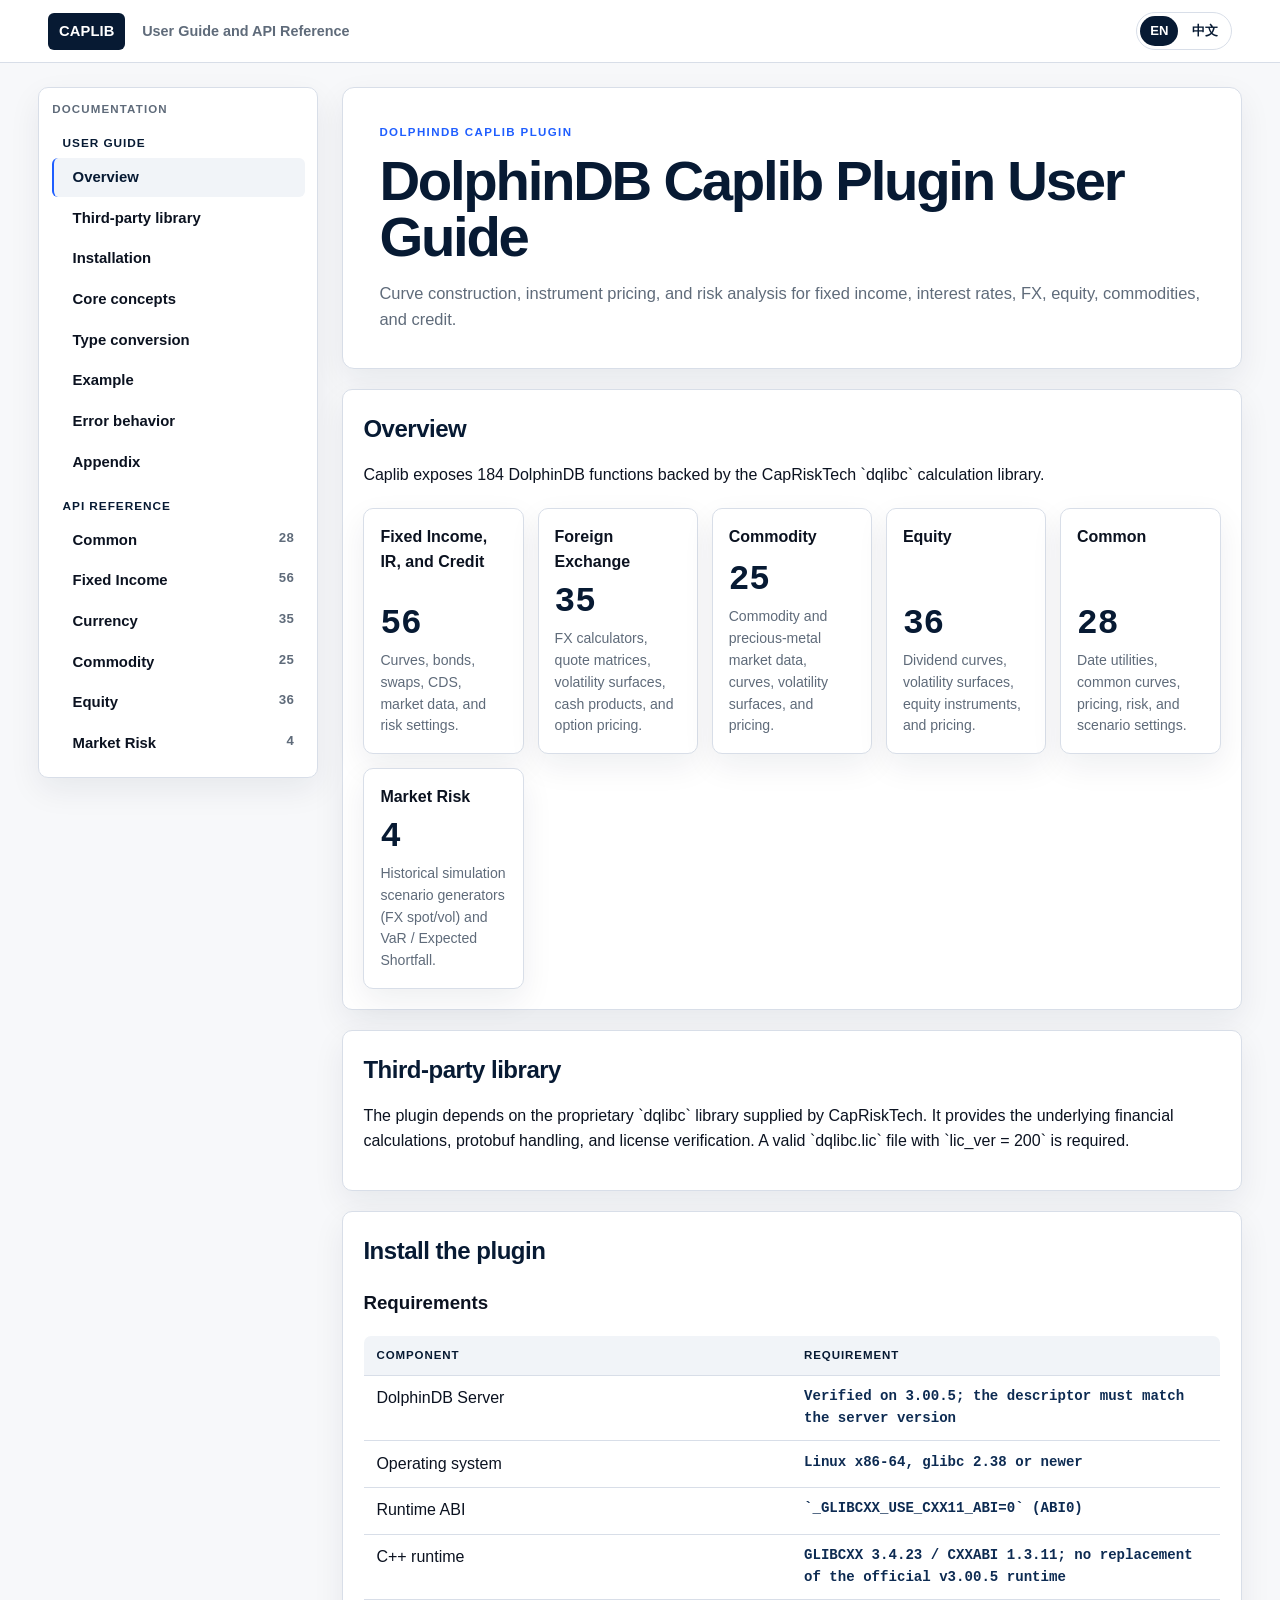
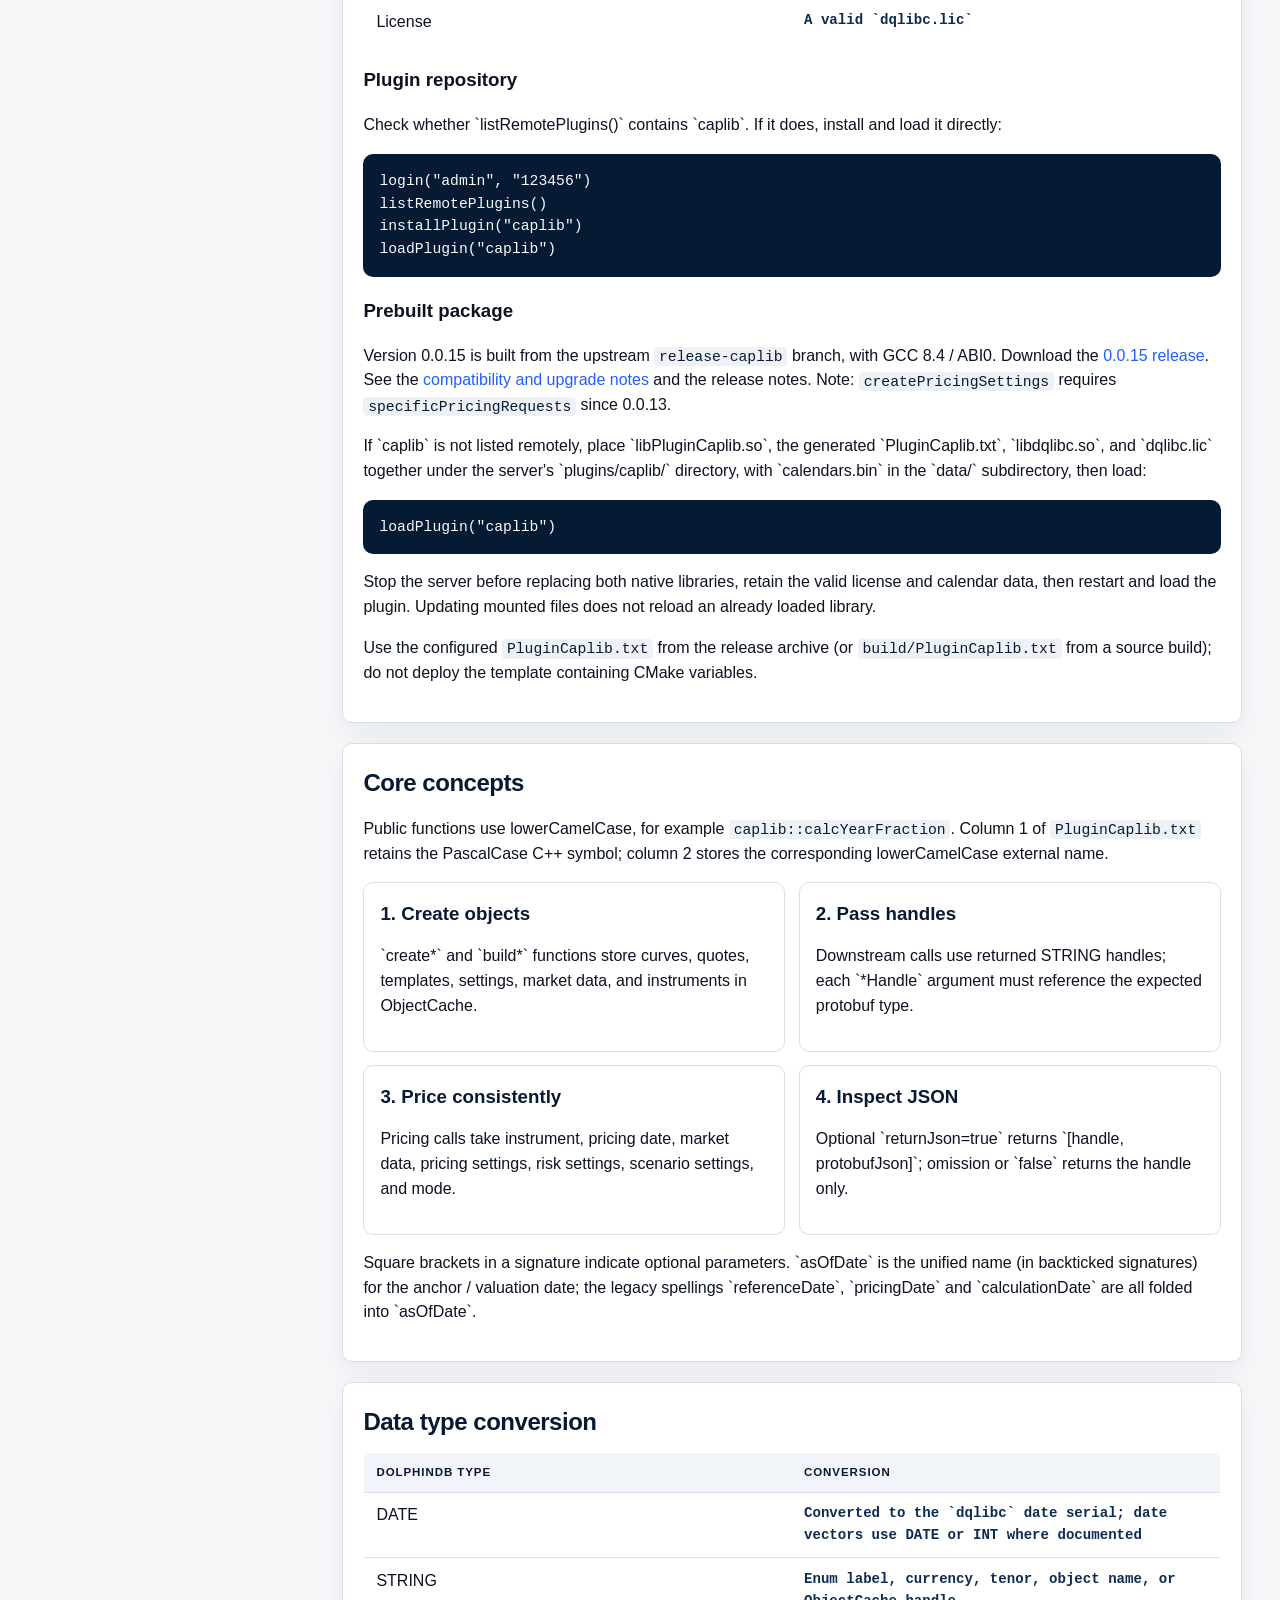
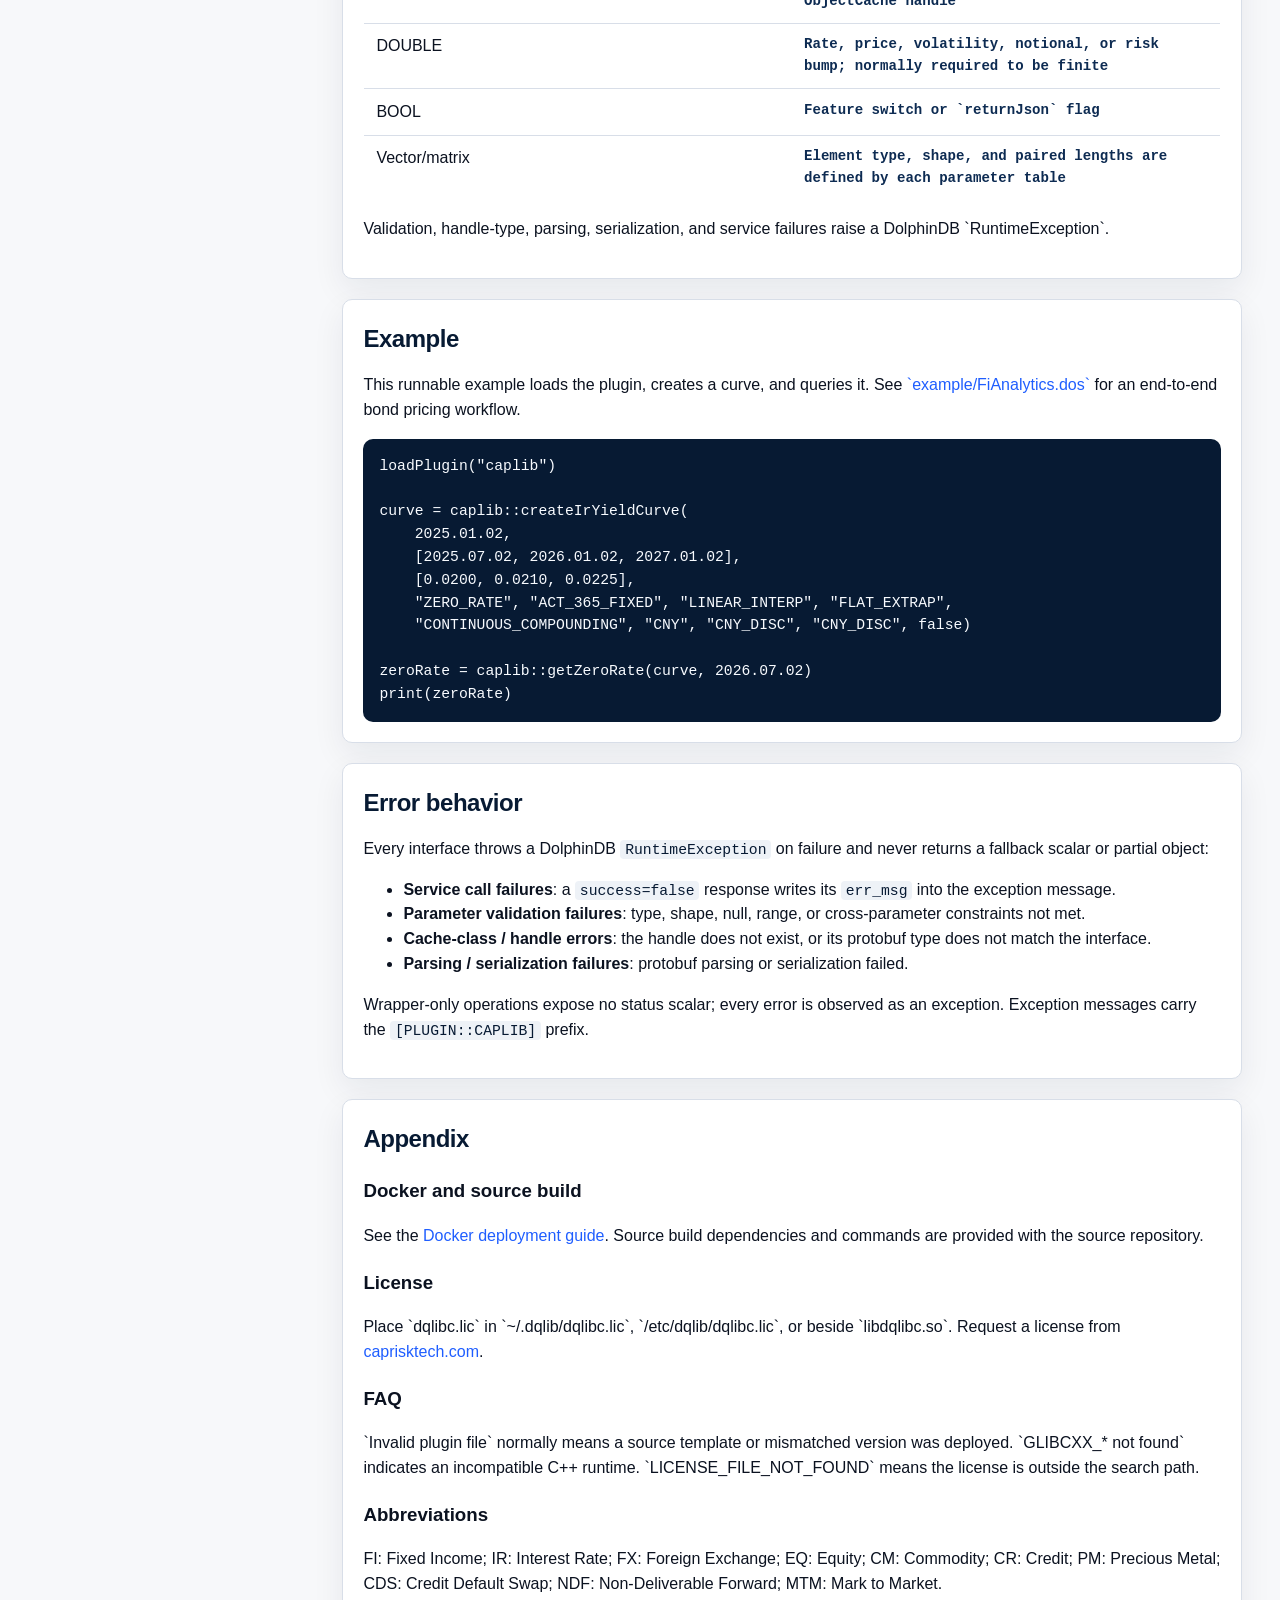
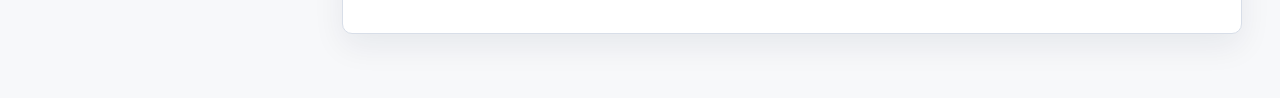
==== commit 9a4fd92c: "3.00.5.2: third-round review tests and documentation updates Co-Authored-By: Kimi <noreply@anthropic" ====
--- a/docs/html/index.html
+++ b/docs/html/index.html
@@ -40,7 +40,6 @@
 
       <section class="panel">
         <h2>Overview</h2>
-        <p>The complete Chinese guide following the standard documentation template is available at <a href="../DQLIB_DOCUMENTATION.md"><code>docs/DQLIB_DOCUMENTATION.md</code></a>.</p>
         <p>Caplib exposes 184 DolphinDB functions backed by the CapRiskTech `dqlibc` calculation library.</p>
         <div class="domain-grid">
           <a class="domain-tile" href="fixed-income.html"><span>Fixed Income, IR, and Credit</span><strong>56</strong><em>Curves, bonds, swaps, CDS, market data, and risk settings.</em></a>
@@ -74,7 +73,7 @@
 installPlugin("caplib")
 loadPlugin("caplib")</code></pre>
         <h3>Prebuilt package</h3>
-        <p>Version 0.0.15 is built from the upstream <code>release-caplib</code> branch, with GCC 8.4 / ABI0. Download the <a href="https://github.com/CapRiskTech/caplib-plugin-dolphindb/releases/tag/0.0.15">0.0.15 release</a>. See the <a href="../GCC8_OFFICIAL_IMAGE.md">compatibility and upgrade notes</a> and the release notes. Note: <code>createPricingSettings</code> requires <code>specificPricingRequests</code> since 0.0.13.</p>
+        <p>Version 0.0.15 is built from the upstream <code>release-caplib</code> branch, with GCC 8.4 / ABI0. Download the <a href="https://github.com/CapRiskTech/caplib-plugin-dolphindb/releases/tag/0.0.15">0.0.15 release</a>. See the <a href="https://github.com/CapRiskTech/caplib-plugin-dolphindb/blob/main/docs/GCC8_OFFICIAL_IMAGE.md">compatibility and upgrade notes</a> and the release notes. Note: <code>createPricingSettings</code> requires <code>specificPricingRequests</code> since 0.0.13.</p>
         <p>If `caplib` is not listed remotely, place `libPluginCaplib.so`, the generated `PluginCaplib.txt`, `libdqlibc.so`, and `dqlibc.lic` together under the server's `plugins/caplib/` directory, with `calendars.bin` in the `data/` subdirectory, then load:</p>
         <pre><code>loadPlugin("caplib")</code></pre>
         <p>Stop the server before replacing both native libraries, retain the valid license and calendar data, then restart and load the plugin. Updating mounted files does not reload an already loaded library.</p>
@@ -121,7 +120,7 @@
 print(zeroRate)</code></pre>
       </section>
 
-      
+
       <section id="error-behavior" class="panel">
         <h2>Error behavior</h2>
         <p>Every interface throws a DolphinDB <code>RuntimeException</code> on failure and never returns a fallback scalar or partial object:</p>
@@ -137,7 +136,7 @@
       <section id="appendix" class="panel">
         <h2>Appendix</h2>
         <h3>Docker and source build</h3>
-        <p>See <a href="../../docker/README.md">`docker/README.md`</a> for deployment and <a href="../../BUILD_REQUIREMENTS.md">`BUILD_REQUIREMENTS.md`</a> for build dependencies, ABI constraints, and commands.</p>
+        <p>See the <a href="https://github.com/CapRiskTech/caplib-plugin-dolphindb/blob/main/docker/README.md">Docker deployment guide</a>. Source build dependencies and commands are provided with the source repository.</p>
         <h3>License</h3>
         <p>Place `dqlibc.lic` in `~/.dqlib/dqlibc.lic`, `/etc/dqlib/dqlibc.lic`, or beside `libdqlibc.so`. Request a license from <a href="https://caprisktech.com">caprisktech.com</a>.</p>
         <h3>FAQ</h3>
--- a/docs/html/styles.css
+++ b/docs/html/styles.css
@@ -475,3 +475,8 @@
 .param-table { table-layout: fixed; }
 .param-table td { overflow-wrap: anywhere; }
 .param-table code { white-space: normal; overflow-wrap: anywhere; word-break: break-word; }
+
+.param-list { margin-top: 0.65rem; }
+.param-item { margin: 0 0 0.85rem; color: #465260; }
+.param-item > code:first-child { color: var(--navy-2); font-weight: 700; }
+.param-item .validity-note { color: var(--muted); }
